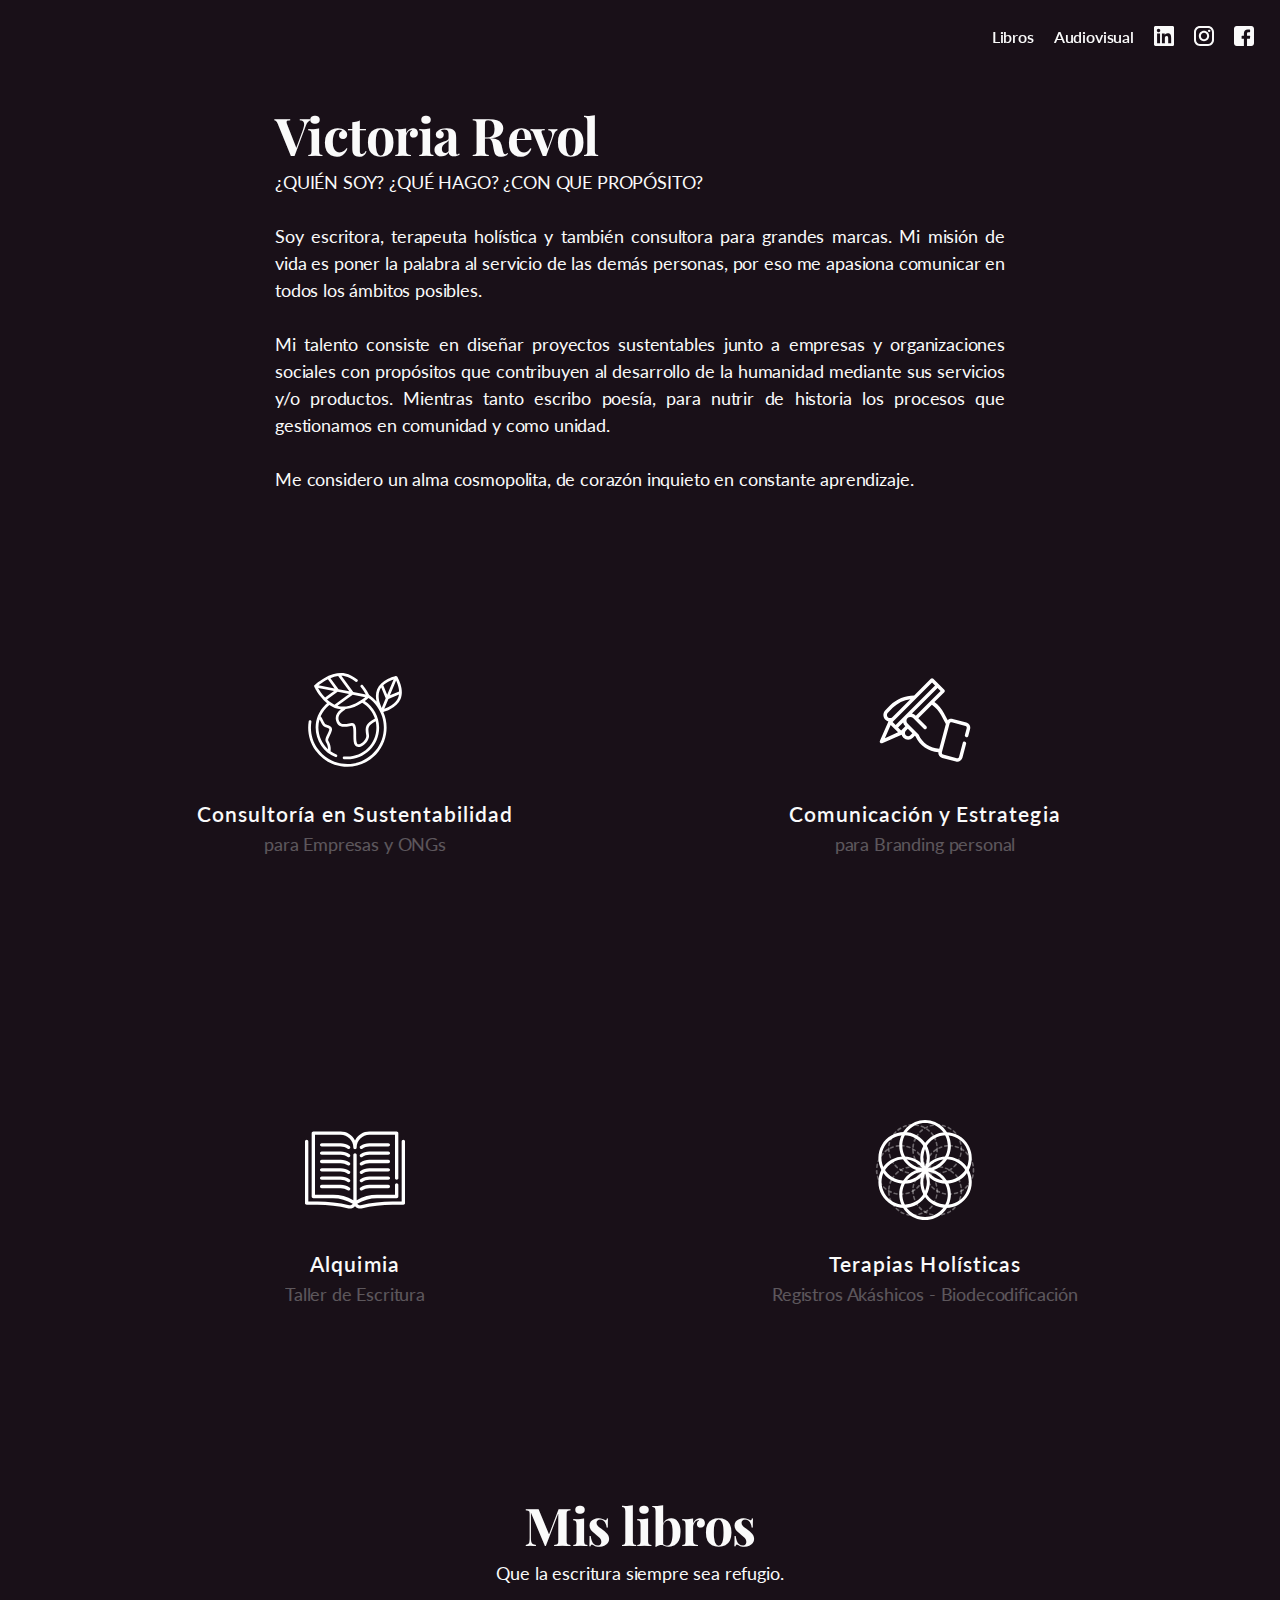
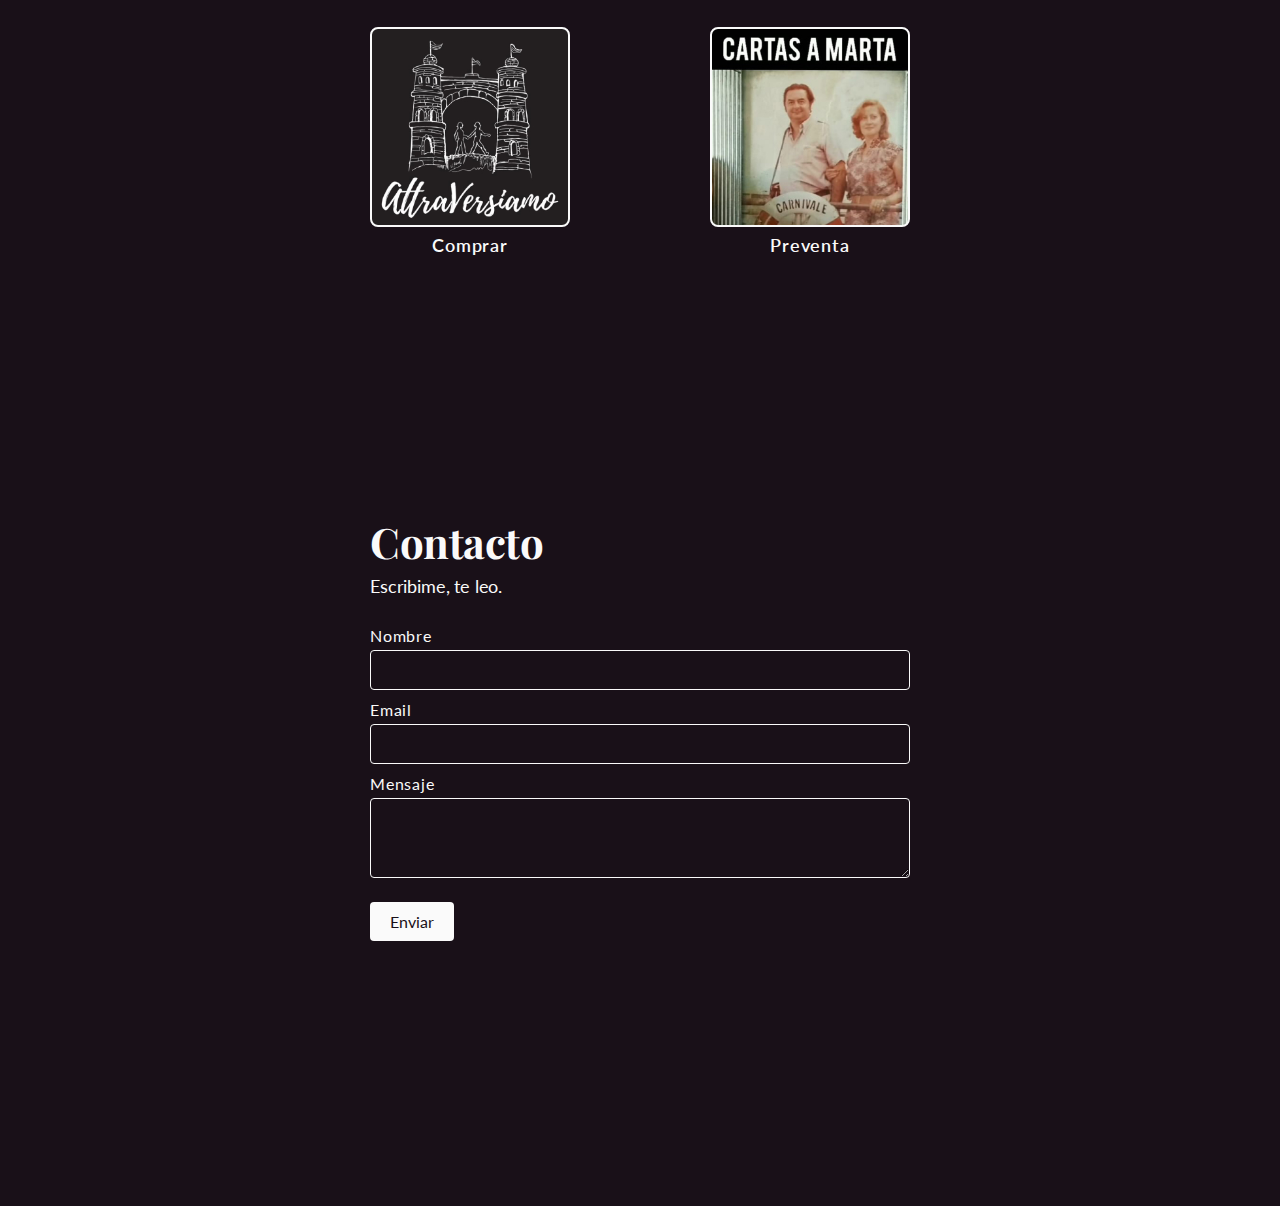
==== index.html @ 2ae8e48f "fix spans" ====
<!DOCTYPE html>
<html lang="en">
  <head>
    <meta charset="utf-8">
    <meta http-equiv="X-UA-Compatible" content="IE=edge">
    <meta name="viewport" content="width=device-width, initial-scale=1, shrink-to-fit=no">
    <link rel="icon" type="image/svg+xml" href="/assets/favicon.svg">

    <title>Victoria Revol</title>

    <!-- import the webpage's stylesheet -->
    <link rel="stylesheet" href="https://maxcdn.bootstrapcdn.com/bootstrap/4.0.0/css/bootstrap.min.css" integrity="sha384-Gn5384xqQ1aoWXA+058RXPxPg6fy4IWvTNh0E263XmFcJlSAwiGgFAW/dAiS6JXm" crossorigin="anonymous">  
    <link rel="stylesheet" href="/css/style.css">
    
  </head>  
    
  <body>
        <nav class="navbar navbar-expand-lg navbar-dark fixed-top">
            <button class="navbar-toggler" type="button" data-toggle="collapse" data-target="#navbarNavDropdown" aria-controls="navbarNavDropdown" aria-expanded="false" aria-label="Toggle navigation">
                <span class="navbar-toggler-icon"></span>
            </button>

            <div class="collapse navbar-collapse" id="navbarNavDropdown">
                <ul class="navbar-nav">
                    <li class="nav-item">
                        <a href="#libros">
                            Libros
                            <span class="underline"></span>
                        </a>
                    </li>
                    <li class="nav-item">
                        <a href="audiovisual.html" class="link">
                            Audiovisual
                        </a>
                    </li>
<!--
                    <li class="nav-item">
                        <a href="poesia.html" class="link">
                            Poesía
                        </a>
                    </li>
-->
                    <li class="social">
                        <a class="li" href="https://www.linkedin.com/in/victoriarevol" target="_blank">                        
                            <svg class="icon linkedin" xmlns="http://www.w3.org/2000/svg" fill="#FAFAFA" viewBox="0 0 512 512" xml:space="preserve">
                            <path d="M475.4,0h-439C16.3,0,0,16.6,0,36.9v438.2C0,495.4,16.3,512,36.5,512h439c20.1,0,36.6-16.6,36.6-36.9V36.9
                                C512,16.6,495.5,0,475.4,0z M154.7,438.9H78.9V194.5h76v244.3H154.7z M116.8,161.1c-24.3,0-44-19.8-44-44s19.7-44,44-44
                                c24.2,0,44,19.8,44,44C160.8,141.5,141.1,161.1,116.8,161.1z M439.2,438.9h-75.9V320c0-28.3-0.6-64.8-39.4-64.8
                                c-39.5,0-45.6,30.9-45.6,62.7v120.9h-75.9V194.5h72.8v33.4h1c10.2-19.2,35-39.4,71.9-39.4c76.8,0,91.1,50.6,91.1,116.5V438.9z"/>
                            </svg>
                        </a>
                    </li>
                    <li class="social">
                        <a class="insta" href="https://instagram.com/_revolucion.arte" target="_blank">
                            <svg class="icon instagram" xmlns="http://www.w3.org/2000/svg" width="100" height="100" viewBox="0 0 551.034 551.034" xml:space="preserve" fill="#FAFAFA">
                                <path d="M386.878,0H164.156C73.64,0,0,73.64,0,164.156v222.722 c0,90.516,73.64,164.156,164.156,164.156h222.722c90.516,0,164.156-73.64,164.156-164.156V164.156 C551.033,73.64,477.393,0,386.878,0z M495.6,386.878c0,60.045-48.677,108.722-108.722,108.722H164.156 c-60.045,0-108.722-48.677-108.722-108.722V164.156c0-60.046,48.677-108.722,108.722-108.722h222.722 c60.045,0,108.722,48.676,108.722,108.722L495.6,386.878L495.6,386.878z"/>
                                <path d="M275.517,133C196.933,133,133,196.933,133,275.516 s63.933,142.517,142.517,142.517S418.034,354.1,418.034,275.516S354.101,133,275.517,133z M275.517,362.6 c-48.095,0-87.083-38.988-87.083-87.083s38.989-87.083,87.083-87.083c48.095,0,87.083,38.988,87.083,87.083 C362.6,323.611,323.611,362.6,275.517,362.6z"/>
                                <circle cx="418.306" cy="134.072" r="34.149"/>
                            </svg>
                        </a>
                    </li>
                    <li class="social">
                        <a class="face" href="https://www.facebook.com/revoluciondevinculos" target="_blank">
                            <svg class="icon facebook" version="1.1" xmlns="http://www.w3.org/2000/svg" width="100" height="100" viewBox="0 0 408.788 408.788" xml:space="preserve" fill="#FAFAFA">
                                <path d="M353.701,0H55.087C24.665,0,0.002,24.662,0.002,55.085v298.616c0,30.423,24.662,55.085,55.085,55.085
                                    h147.275l0.251-146.078h-37.951c-4.932,0-8.935-3.988-8.954-8.92l-0.182-47.087c-0.019-4.959,3.996-8.989,8.955-8.989h37.882
                                    v-45.498c0-52.8,32.247-81.55,79.348-81.55h38.65c4.945,0,8.955,4.009,8.955,8.955v39.704c0,4.944-4.007,8.952-8.95,8.955
                                    l-23.719,0.011c-25.615,0-30.575,12.172-30.575,30.035v39.389h56.285c5.363,0,9.524,4.683,8.892,10.009l-5.581,47.087
                                    c-0.534,4.506-4.355,7.901-8.892,7.901h-50.453l-0.251,146.078h87.631c30.422,0,55.084-24.662,55.084-55.084V55.085
                                    C408.786,24.662,384.124,0,353.701,0z"/>
                            </svg>
                        </a>
                    </li>
                </ul>
            </div>
        </nav>  
<!--    </div>  -->
      
    <div class="container">
        <div id="intro" class="row justify-content-md-center">
            <div class="col-lg-8 col-sm-12">
                <h1 class="">Victoria Revol</h1>
                <p class="">
                ¿QUIÉN SOY? ¿QUÉ HAGO? ¿CON QUE PROPÓSITO?
                <br><br>
                Soy escritora, terapeuta holística y también consultora para grandes marcas. Mi misión de vida es poner la palabra al servicio de las demás personas, por eso me apasiona comunicar en todos los ámbitos posibles.
                <br><br>
                Mi talento consiste en diseñar proyectos sustentables junto a empresas y organizaciones sociales con propósitos que contribuyen al desarrollo de la humanidad mediante sus servicios y/o productos. 
                Mientras tanto escribo poesía, para nutrir de historia los procesos que gestionamos en comunidad y como unidad.
                <br><br>
                Me considero un alma cosmopolita, de corazón inquieto en constante aprendizaje.
                </p>
            </div>
        </div>
        
        <div class="section">
            <div class="row justify-content-md-center triggers">
                <div class="col-lg-6 col-sm-12 trigger-item">
                    <img src="assets/Sustentabilidad.svg"/>
                    <a href="https://wa.link/f8rgqh" class="link" target="_blank">
                        Consultoría en Sustentabilidad
                        <span class="underline"></span>
                    </a> 
                    <span class="brief">para Empresas y ONGs</span>
                </div>
                <div class="col-lg-6 col-sm-12 trigger-item">
                    <img src="assets/Escritura.svg"/>
                    <a href="https://wa.link/qih6fu" class="link" target="_blank">
                        Comunicación y Estrategia
                        <span class="underline"></span>
                    </a>
                    <span class="brief">para Branding personal</span>
                </div>
            </div>
            <div class="row justify-content-md-center triggers">
                <div class="col-lg-6 col-sm-12 trigger-item">
                    <img src="assets/Taller.svg"/>
                    <a href="https://wa.link/qih6fu" class="link" target="_blank">
                        Alquimia
                        <span class="underline"></span>
                    </a>
                    <span class="brief">Taller de Escritura</span>
                </div>
                <div class="col-lg-6 col-sm-12 trigger-item">
                    <img src="assets/Registros.svg"/>
                    <a href="https://wa.link/sd6wty" class="big" target="_blank">
                        Terapias Holísticas
                        <span class="underline"></span>
                    </a>
                    <span class="brief">Registros Akáshicos - Biodecodificación</span>
                </div>
            </div>
        </div>
        
        <div class="section">
            <div id="libros" class="row justify-content-md-center">
                <div class="col-lg-6 col-sm-12">
                    <h1 class="">Mis libros</h1>
                    <p class="">
                    Que la escritura siempre sea refugio.
                    </p>

                    <div class="buttonWrapper">
                        <a href="https://mpago.la/1sSSeU5" class="book attraversiamo" target="_blank"></a>
                        <a href="mailto:victoriarevol1@gmail.com" class="book cartas" target="_blank"></a> 
                    </div>
                </div>
            </div>
        </div>
        
        <!--   CONTACT     -->
        <div id="contact" class="row justify-content-md-center">
            <div class="col-lg-6 col-sm-12">
                <h2 class="">Contacto</h2>
                <p class="">
                  Escribime, te leo.   
                </p>

                <form action="https://formspree.io/f/mgerwqbg" method="POST">
                    <label>
                        Nombre
                        <input type="text" name="name">
                    </label>  
                    <label>
                        Email
                        <input type="email" name="_replyto">
                    </label>
                    <label>
                        Mensaje
                        <textarea name="message"></textarea>
                    </label>

                    <button type="submit">Enviar</button>
                </form>
            </div>            
        </div>
    </div>  

      
<!--    <div id="grain"></div>-->
      
    <!-- import the webpage's javascript file -->

    <!--Boostrap-->
    <script src="https://code.jquery.com/jquery-3.2.1.slim.min.js" integrity="sha384-KJ3o2DKtIkvYIK3UENzmM7KCkRr/rE9/Qpg6aAZGJwFDMVNA/GpGFF93hXpG5KkN" crossorigin="anonymous"></script>
    <script src="https://cdnjs.cloudflare.com/ajax/libs/popper.js/1.12.9/umd/popper.min.js" integrity="sha384-ApNbgh9B+Y1QKtv3Rn7W3mgPxhU9K/ScQsAP7hUibX39j7fakFPskvXusvfa0b4Q" crossorigin="anonymous"></script>
    <script src="https://maxcdn.bootstrapcdn.com/bootstrap/4.0.0/js/bootstrap.min.js" integrity="sha384-JZR6Spejh4U02d8jOt6vLEHfe/JQGiRRSQQxSfFWpi1MquVdAyjUar5+76PVCmYl" crossorigin="anonymous"></script>
    <!--Boostrap-->

    <script src="/plugins/anime.min.js"></script>  
    <script src="/scripts/script.js" defer></script>
  </body>
</html>
---- css/style.css ----
/* FONT IMPORT */
@import url("https://fonts.googleapis.com/css2?family=Lato:wght@100;200;300;400;500;600;700;800;900&display=swap");
@import url("https://fonts.googleapis.com/css2?family=Playfair+Display:wght@400;500;600;700&display=swap");
/* line 14, /Users/juanmanuelynz/Creative Cloud Files/VictoriaRevol/victoriarevol.github.io/css/style.scss */
html, .root {
  font-size: 16px;
  line-height: 23px; }

/* line 19, /Users/juanmanuelynz/Creative Cloud Files/VictoriaRevol/victoriarevol.github.io/css/style.scss */
body {
  position: relative;
  padding: 18px;
  background-color: #191018;
  width: 100%;
  display: flex;
  flex-direction: column;
  justify-content: center;
  font-family: 'Lato', helvetica, sans-serif;
  letter-spacing: -0.01em;
  font-size: 1em;
  line-height: 1.4375em; }

/* TEXT */
/* line 37, /Users/juanmanuelynz/Creative Cloud Files/VictoriaRevol/victoriarevol.github.io/css/style.scss */
h1, h2, h3, h4, h5, h6, p {
  color: #FAFAFA; }

/* line 41, /Users/juanmanuelynz/Creative Cloud Files/VictoriaRevol/victoriarevol.github.io/css/style.scss */
h1 {
  font-family: 'Playfair Display', serif;
  font-weight: 700;
  font-size: 3.25em;
  line-height: 1.01470588em;
  letter-spacing: -0.01em;
  margin: 0 0 8px; }
  @media screen and (max-width: 768px) {
    /* line 41, /Users/juanmanuelynz/Creative Cloud Files/VictoriaRevol/victoriarevol.github.io/css/style.scss */
    h1 {
      font-size: 3em; } }

/* line 54, /Users/juanmanuelynz/Creative Cloud Files/VictoriaRevol/victoriarevol.github.io/css/style.scss */
h2 {
  font-family: 'Playfair Display', serif;
  font-weight: 700;
  font-size: 2.625em;
  line-height: 1.0952381em;
  letter-spacing: -0.01em;
  margin: 0 0 8px; }

/* line 63, /Users/juanmanuelynz/Creative Cloud Files/VictoriaRevol/victoriarevol.github.io/css/style.scss */
h3 {
  font-family: 'Playfair Display', serif;
  font-weight: 700;
  font-size: 1.625em;
  line-height: 1.76923077em;
  letter-spacing: -0.01em;
  margin: 0 0 8px; }

/* line 72, /Users/juanmanuelynz/Creative Cloud Files/VictoriaRevol/victoriarevol.github.io/css/style.scss */
h4 {
  font-family: 'Lato', sans-serif;
  font-weight: 700;
  font-size: 1em;
  line-height: 1.4375em;
  letter-spacing: -0.01em;
  margin: 0 0 8px; }

/* line 81, /Users/juanmanuelynz/Creative Cloud Files/VictoriaRevol/victoriarevol.github.io/css/style.scss */
p {
  line-height: 150%;
  font-size: 18px;
  margin: 0 0 24px;
  text-align: justify; }
  @media screen and (max-width: 768px) {
    /* line 81, /Users/juanmanuelynz/Creative Cloud Files/VictoriaRevol/victoriarevol.github.io/css/style.scss */
    p {
      font-size: 16px; } }

/* line 92, /Users/juanmanuelynz/Creative Cloud Files/VictoriaRevol/victoriarevol.github.io/css/style.scss */
a {
  position: relative;
  cursor: pointer;
  text-decoration: none;
  color: #FAFAFA;
  width: auto !important;
  font-size: 18px;
  font-weight: 600; }
  /* line 101, /Users/juanmanuelynz/Creative Cloud Files/VictoriaRevol/victoriarevol.github.io/css/style.scss */
  a:hover {
    color: #8D2A48;
    text-decoration: none; }
  /* line 106, /Users/juanmanuelynz/Creative Cloud Files/VictoriaRevol/victoriarevol.github.io/css/style.scss */
  a .underline {
    display: block;
    position: absolute;
    bottom: -1.8px;
    left: 0;
    width: 0;
    height: 2px;
    background-color: #8D2A48; }
  @media screen and (max-width: 768px) {
    /* line 92, /Users/juanmanuelynz/Creative Cloud Files/VictoriaRevol/victoriarevol.github.io/css/style.scss */
    a {
      font-size: 16px; } }
  /* line 120, /Users/juanmanuelynz/Creative Cloud Files/VictoriaRevol/victoriarevol.github.io/css/style.scss */
  a:focus {
    border-radius: 4px;
    box-shadow: rgba(89, 34, 51, 0.3) 0px 0px 0px 4px;
    outline: 0px;
    -webkit-transition: all 300ms ease-out;
    -moz-transition: all 300ms ease-out;
    -o-transition: all 300ms ease-out;
    transition: all 300ms ease-out; }

/* line 133, /Users/juanmanuelynz/Creative Cloud Files/VictoriaRevol/victoriarevol.github.io/css/style.scss */
ul.no-bullets {
  list-style-type: none;
  padding: 0; }

/* line 138, /Users/juanmanuelynz/Creative Cloud Files/VictoriaRevol/victoriarevol.github.io/css/style.scss */
ul li {
  margin-bottom: 8px;
  font-size: 16px; }
  /* line 142, /Users/juanmanuelynz/Creative Cloud Files/VictoriaRevol/victoriarevol.github.io/css/style.scss */
  ul li span {
    font-weight: 700; }

/* line 148, /Users/juanmanuelynz/Creative Cloud Files/VictoriaRevol/victoriarevol.github.io/css/style.scss */
button, .button {
  border: none;
  background: #FAFAFA;
  height: auto;
  border-radius: 4px;
  color: #191018;
  padding: 8px 20px;
  cursor: pointer; }
  /* line 157, /Users/juanmanuelynz/Creative Cloud Files/VictoriaRevol/victoriarevol.github.io/css/style.scss */
  button:hover, .button:hover {
    background: #8D2A48;
    -webkit-transition: all 250ms ease-out;
    -moz-transition: all 250ms ease-out;
    -o-transition: all 250ms ease-out;
    transition: all 250ms ease-out;
    color: #191018; }
  /* line 166, /Users/juanmanuelynz/Creative Cloud Files/VictoriaRevol/victoriarevol.github.io/css/style.scss */
  button:focus, .button:focus {
    box-shadow: rgba(89, 34, 51, 0.3) 0px 0px 0px 4px;
    outline: 0px;
    -webkit-transition: all 300ms ease-out;
    -moz-transition: all 300ms ease-out;
    -o-transition: all 300ms ease-out;
    transition: all 300ms ease-out; }

/* line 177, /Users/juanmanuelynz/Creative Cloud Files/VictoriaRevol/victoriarevol.github.io/css/style.scss */
.align-end {
  align-self: flex-end; }

/* line 182, /Users/juanmanuelynz/Creative Cloud Files/VictoriaRevol/victoriarevol.github.io/css/style.scss */
::-webkit-scrollbar {
  width: 0px;
  background: transparent;
  /* make scrollbar transparent */ }

/*NAV*/
/* line 189, /Users/juanmanuelynz/Creative Cloud Files/VictoriaRevol/victoriarevol.github.io/css/style.scss */
.navbar {
  justify-content: flex-end;
  padding: 16px; }
  @media screen and (max-width: 990px) {
    /* line 189, /Users/juanmanuelynz/Creative Cloud Files/VictoriaRevol/victoriarevol.github.io/css/style.scss */
    .navbar {
      padding: 16px; } }

/* line 201, /Users/juanmanuelynz/Creative Cloud Files/VictoriaRevol/victoriarevol.github.io/css/style.scss */
.navbar .navbar-toggler {
  color: #FAFAFA;
  border: none; }
  @media screen and (max-width: 990px) {
    /* line 201, /Users/juanmanuelynz/Creative Cloud Files/VictoriaRevol/victoriarevol.github.io/css/style.scss */
    .navbar .navbar-toggler {
      background-color: transparent; } }

/* line 212, /Users/juanmanuelynz/Creative Cloud Files/VictoriaRevol/victoriarevol.github.io/css/style.scss */
.navbar .navbar-nav .nav-link {
  font-weight: 400; }

/* line 217, /Users/juanmanuelynz/Creative Cloud Files/VictoriaRevol/victoriarevol.github.io/css/style.scss */
.navbar .navbar-nav .active > .nav-link, .navbar .navbar-nav .nav-link.active, .navbar .navbar-nav .nav-link.show, .navbar .navbar-nav .show > .nav-link {
  font-weight: 700; }

/* line 222, /Users/juanmanuelynz/Creative Cloud Files/VictoriaRevol/victoriarevol.github.io/css/style.scss */
.navbar .navbar-nav .nav-link:hover {
  color: #8D2A48;
  -webkit-transition: all 250ms ease-out;
  -moz-transition: all 250ms ease-out;
  -o-transition: all 250ms ease-out;
  transition: all 250ms ease-out; }

/* line 231, /Users/juanmanuelynz/Creative Cloud Files/VictoriaRevol/victoriarevol.github.io/css/style.scss */
.nav-link:focus {
  border-radius: 4px;
  box-shadow: rgba(89, 34, 51, 0.3) 0px 0px 0px 4px;
  outline: 0px;
  -webkit-transition: all 300ms ease-out;
  -moz-transition: all 300ms ease-out;
  -o-transition: all 300ms ease-out;
  transition: all 300ms ease-out; }

/* line 244, /Users/juanmanuelynz/Creative Cloud Files/VictoriaRevol/victoriarevol.github.io/css/style.scss */
.navbar-collapse {
  justify-content: flex-end; }
  /* line 247, /Users/juanmanuelynz/Creative Cloud Files/VictoriaRevol/victoriarevol.github.io/css/style.scss */
  .navbar-collapse .navbar-nav {
    display: flex;
    align-items: center; }
    /* line 251, /Users/juanmanuelynz/Creative Cloud Files/VictoriaRevol/victoriarevol.github.io/css/style.scss */
    .navbar-collapse .navbar-nav li {
      padding: 0 10px;
      margin-bottom: 0; }
      /* line 255, /Users/juanmanuelynz/Creative Cloud Files/VictoriaRevol/victoriarevol.github.io/css/style.scss */
      .navbar-collapse .navbar-nav li a {
        font-size: 16px; }
      /* line 259, /Users/juanmanuelynz/Creative Cloud Files/VictoriaRevol/victoriarevol.github.io/css/style.scss */
      .navbar-collapse .navbar-nav li.social {
        height: 40px;
        display: flex;
        align-items: center; }
  @media screen and (max-width: 990px) {
    /* line 244, /Users/juanmanuelynz/Creative Cloud Files/VictoriaRevol/victoriarevol.github.io/css/style.scss */
    .navbar-collapse {
      text-align: right;
      background: #191018;
      padding: 32px;
      font-size: 20px;
      width: 100%;
      position: absolute;
      top: 64px;
      right: 0; }
      /* line 278, /Users/juanmanuelynz/Creative Cloud Files/VictoriaRevol/victoriarevol.github.io/css/style.scss */
      .navbar-collapse .navbar-nav li {
        padding: 5% 0; }
        /* line 281, /Users/juanmanuelynz/Creative Cloud Files/VictoriaRevol/victoriarevol.github.io/css/style.scss */
        .navbar-collapse .navbar-nav li a {
          color: #FAFAFA !important;
          font-size: 18px; }
        /* line 286, /Users/juanmanuelynz/Creative Cloud Files/VictoriaRevol/victoriarevol.github.io/css/style.scss */
        .navbar-collapse .navbar-nav li.social {
          height: 60px; } }

/*SOCIAL*/
/* line 296, /Users/juanmanuelynz/Creative Cloud Files/VictoriaRevol/victoriarevol.github.io/css/style.scss */
.social a {
  height: 20px; }
  /* line 299, /Users/juanmanuelynz/Creative Cloud Files/VictoriaRevol/victoriarevol.github.io/css/style.scss */
  .social a:focus {
    border-radius: 4px;
    box-shadow: rgba(89, 34, 51, 0.3) 0px 0px 0px 4px;
    outline: 0px;
    -webkit-transition: all 300ms ease-out;
    -moz-transition: all 300ms ease-out;
    -o-transition: all 300ms ease-out;
    transition: all 300ms ease-out; }
  /* line 311, /Users/juanmanuelynz/Creative Cloud Files/VictoriaRevol/victoriarevol.github.io/css/style.scss */
  .social a.insta:focus {
    border-radius: 6px; }

/* line 317, /Users/juanmanuelynz/Creative Cloud Files/VictoriaRevol/victoriarevol.github.io/css/style.scss */
.social .icon {
  width: 20px;
  height: auto; }
  /* line 321, /Users/juanmanuelynz/Creative Cloud Files/VictoriaRevol/victoriarevol.github.io/css/style.scss */
  .social .icon:hover {
    fill: #8D2A48;
    -webkit-transition: all 250ms ease-out;
    -moz-transition: all 250ms ease-out;
    -o-transition: all 250ms ease-out;
    transition: all 250ms ease-out; }

/* line 344, /Users/juanmanuelynz/Creative Cloud Files/VictoriaRevol/victoriarevol.github.io/css/style.scss */
a.icon-link {
  display: contents; }

/*FORM*/
/* line 350, /Users/juanmanuelynz/Creative Cloud Files/VictoriaRevol/victoriarevol.github.io/css/style.scss */
form label {
  display: flex;
  flex-direction: column;
  width: 100%;
  color: #FAFAFA;
  letter-spacing: .05em; }
  /* line 357, /Users/juanmanuelynz/Creative Cloud Files/VictoriaRevol/victoriarevol.github.io/css/style.scss */
  form label input, form label textarea {
    background: none;
    border: 1px solid #FAFAFA;
    border-radius: 4px;
    height: 40px;
    margin-top: 3px;
    padding: 1px 8px; }
    /* line 365, /Users/juanmanuelynz/Creative Cloud Files/VictoriaRevol/victoriarevol.github.io/css/style.scss */
    form label input:focus, form label input:active, form label textarea:focus, form label textarea:active {
      border: 1px solid #8D2A48;
      box-shadow: rgba(89, 34, 51, 0.3) 0px 0px 0px 4px;
      outline: 0px;
      -webkit-transition: all 300ms ease-out;
      -moz-transition: all 300ms ease-out;
      -o-transition: all 300ms ease-out;
      transition: all 300ms ease-out; }
  /* line 376, /Users/juanmanuelynz/Creative Cloud Files/VictoriaRevol/victoriarevol.github.io/css/style.scss */
  form label textarea {
    height: 80px; }

/* line 381, /Users/juanmanuelynz/Creative Cloud Files/VictoriaRevol/victoriarevol.github.io/css/style.scss */
form button {
  margin: 16px 0 16px; }

/* BODY - Background */
/* line 387, /Users/juanmanuelynz/Creative Cloud Files/VictoriaRevol/victoriarevol.github.io/css/style.scss */
.container {
  padding-top: 70px; }
  /* line 390, /Users/juanmanuelynz/Creative Cloud Files/VictoriaRevol/victoriarevol.github.io/css/style.scss */
  .container .row {
    min-height: 50vh;
    display: flex;
    align-items: center; }
    @media screen and (max-width: 768px) {
      /* line 390, /Users/juanmanuelynz/Creative Cloud Files/VictoriaRevol/victoriarevol.github.io/css/style.scss */
      .container .row {
        min-height: 60vh; } }
    /* line 399, /Users/juanmanuelynz/Creative Cloud Files/VictoriaRevol/victoriarevol.github.io/css/style.scss */
    .container .row#contact {
      height: 100vh; }
      @media screen and (max-width: 768px) {
        /* line 399, /Users/juanmanuelynz/Creative Cloud Files/VictoriaRevol/victoriarevol.github.io/css/style.scss */
        .container .row#contact {
          height: auto;
          margin-bottom: 5vh; } }
    /* line 409, /Users/juanmanuelynz/Creative Cloud Files/VictoriaRevol/victoriarevol.github.io/css/style.scss */
    .container .row.triggers .trigger-item {
      display: flex;
      flex-direction: column;
      align-items: center; }
      /* line 414, /Users/juanmanuelynz/Creative Cloud Files/VictoriaRevol/victoriarevol.github.io/css/style.scss */
      .container .row.triggers .trigger-item img {
        width: 100px;
        height: auto;
        margin-bottom: 32px; }
      /* line 420, /Users/juanmanuelynz/Creative Cloud Files/VictoriaRevol/victoriarevol.github.io/css/style.scss */
      .container .row.triggers .trigger-item a {
        letter-spacing: .05em;
        font-size: 21px; }
        @media screen and (max-width: 768px) {
          /* line 420, /Users/juanmanuelynz/Creative Cloud Files/VictoriaRevol/victoriarevol.github.io/css/style.scss */
          .container .row.triggers .trigger-item a {
            text-align: center; } }
      /* line 429, /Users/juanmanuelynz/Creative Cloud Files/VictoriaRevol/victoriarevol.github.io/css/style.scss */
      .container .row.triggers .trigger-item .brief {
        color: #FAFAFA;
        font-size: 18px;
        margin-top: 8px;
        opacity: .3; }
    /* line 439, /Users/juanmanuelynz/Creative Cloud Files/VictoriaRevol/victoriarevol.github.io/css/style.scss */
    .container .row#libros h1, .container .row#libros p {
      text-align: center; }
  /* line 446, /Users/juanmanuelynz/Creative Cloud Files/VictoriaRevol/victoriarevol.github.io/css/style.scss */
  .container.video .row {
    margin-bottom: 10vh;
    height: auto; }
    /* line 450, /Users/juanmanuelynz/Creative Cloud Files/VictoriaRevol/victoriarevol.github.io/css/style.scss */
    .container.video .row iframe {
      width: 100%;
      height: 360px; }

@media screen and (max-width: 768px) {
  /* line 458, /Users/juanmanuelynz/Creative Cloud Files/VictoriaRevol/victoriarevol.github.io/css/style.scss */
  .section {
    margin-bottom: 20%; } }

/* line 464, /Users/juanmanuelynz/Creative Cloud Files/VictoriaRevol/victoriarevol.github.io/css/style.scss */
.buttonWrapper {
  margin-top: 40px;
  display: flex;
  justify-content: space-between; }
  /* line 469, /Users/juanmanuelynz/Creative Cloud Files/VictoriaRevol/victoriarevol.github.io/css/style.scss */
  .buttonWrapper .book {
    width: 200px !important;
    height: 200px;
    background-repeat: no-repeat;
    background-size: cover;
    position: relative;
    border: 2px solid #FAFAFA;
    border-radius: 8px; }
    /* line 478, /Users/juanmanuelynz/Creative Cloud Files/VictoriaRevol/victoriarevol.github.io/css/style.scss */
    .buttonWrapper .book:after {
      position: absolute;
      bottom: -32px;
      width: 100%;
      text-align: center;
      font-size: 18px;
      letter-spacing: .05em; }
    /* line 487, /Users/juanmanuelynz/Creative Cloud Files/VictoriaRevol/victoriarevol.github.io/css/style.scss */
    .buttonWrapper .book.attraversiamo {
      background-image: url("/assets/Attraversiamo.jpg"); }
      /* line 490, /Users/juanmanuelynz/Creative Cloud Files/VictoriaRevol/victoriarevol.github.io/css/style.scss */
      .buttonWrapper .book.attraversiamo:after {
        content: 'Comprar'; }
    /* line 495, /Users/juanmanuelynz/Creative Cloud Files/VictoriaRevol/victoriarevol.github.io/css/style.scss */
    .buttonWrapper .book.cartas {
      background-image: url("/assets/CartasAMarta.jpg"); }
      /* line 498, /Users/juanmanuelynz/Creative Cloud Files/VictoriaRevol/victoriarevol.github.io/css/style.scss */
      .buttonWrapper .book.cartas:after {
        content: 'Preventa'; }
    /* line 503, /Users/juanmanuelynz/Creative Cloud Files/VictoriaRevol/victoriarevol.github.io/css/style.scss */
    .buttonWrapper .book:hover {
      box-shadow: rgba(146, 27, 64, 0.6) 0px 0px 0px 4px;
      outline: 0px;
      -webkit-transition: all 300ms ease-out;
      -moz-transition: all 300ms ease-out;
      -o-transition: all 300ms ease-out;
      transition: all 300ms ease-out; }
  @media screen and (max-width: 768px) {
    /* line 464, /Users/juanmanuelynz/Creative Cloud Files/VictoriaRevol/victoriarevol.github.io/css/style.scss */
    .buttonWrapper {
      flex-direction: column;
      justify-content: center;
      align-items: center; }
      /* line 520, /Users/juanmanuelynz/Creative Cloud Files/VictoriaRevol/victoriarevol.github.io/css/style.scss */
      .buttonWrapper .image {
        margin: 0 0 70px; } }

/* line 526, /Users/juanmanuelynz/Creative Cloud Files/VictoriaRevol/victoriarevol.github.io/css/style.scss */
#grain {
  z-index: -2;
  content: "";
  position: absolute;
  width: 100%;
  height: 100%;
  left: 0;
  opacity: 0.18;
  background-image: url("/assets/grain-black.png");
  background-repeat: repeat; }

/*# sourceMappingURL=style.css.map */
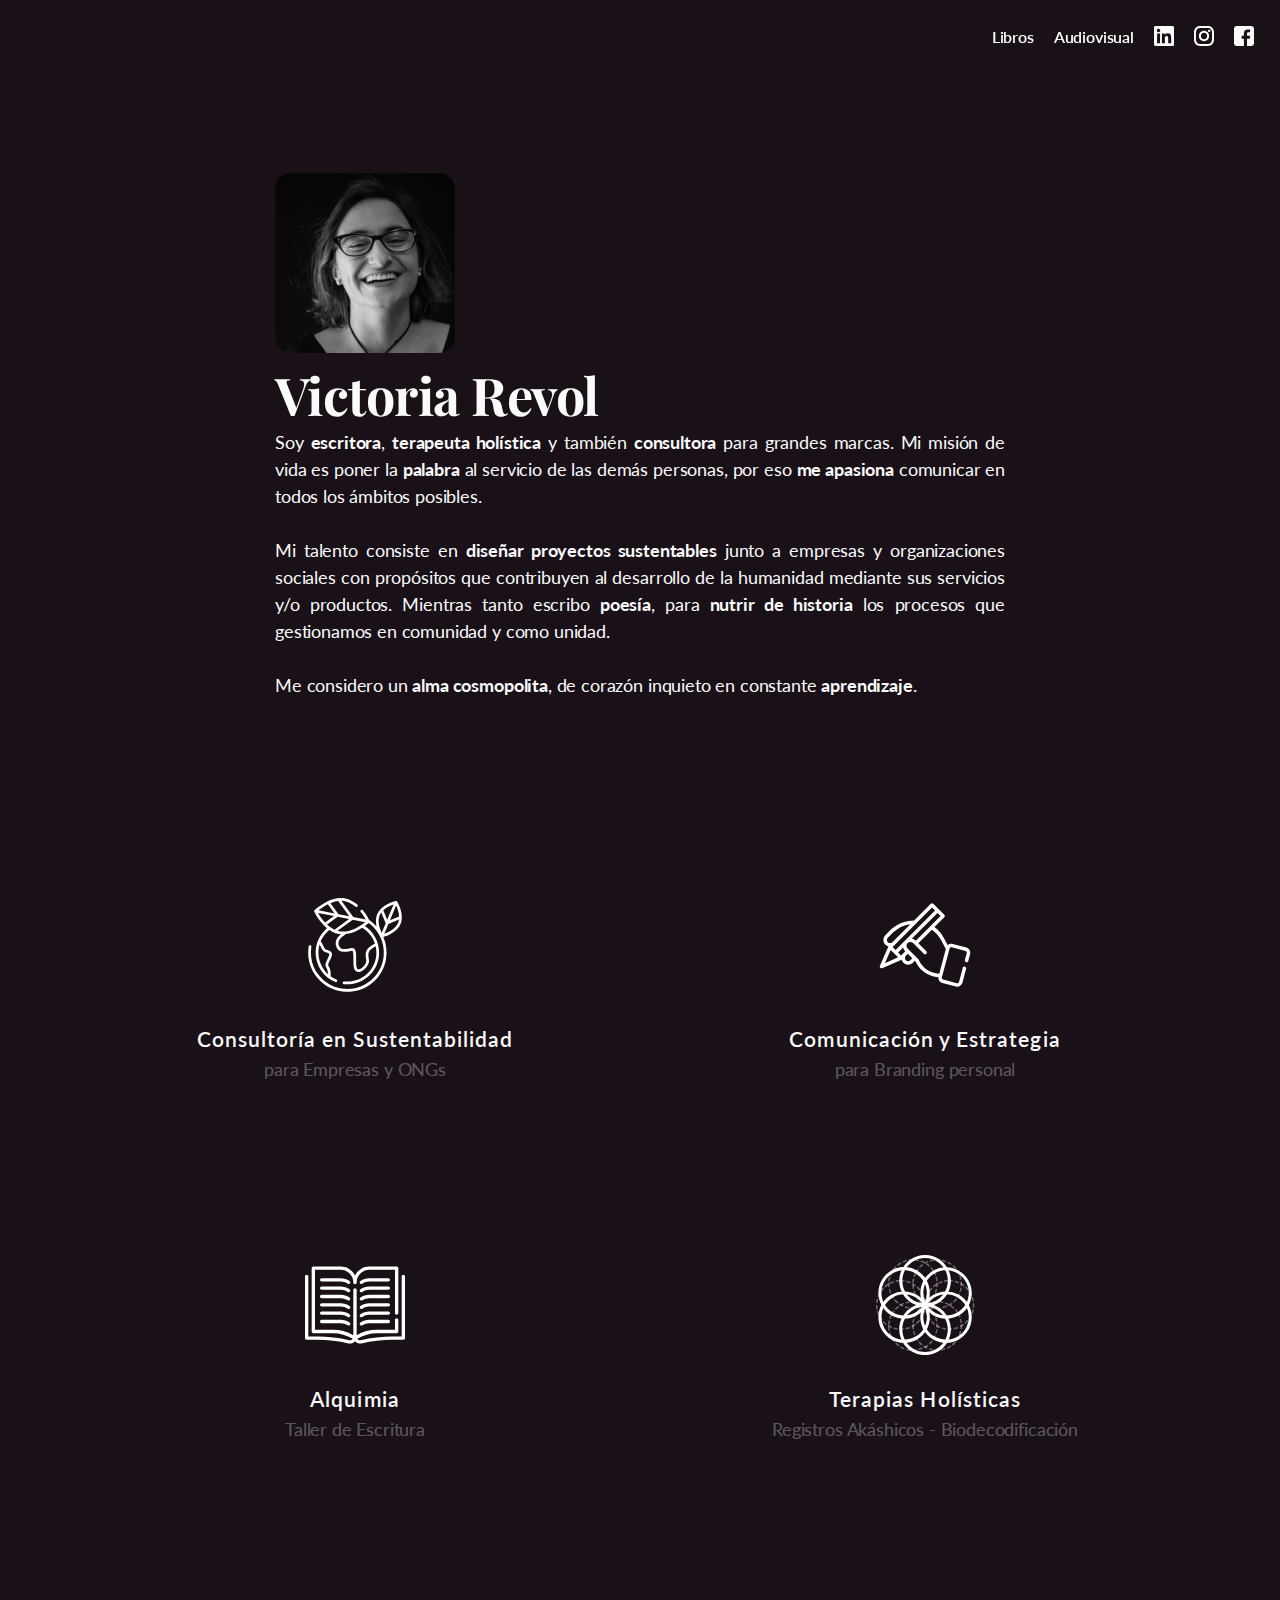
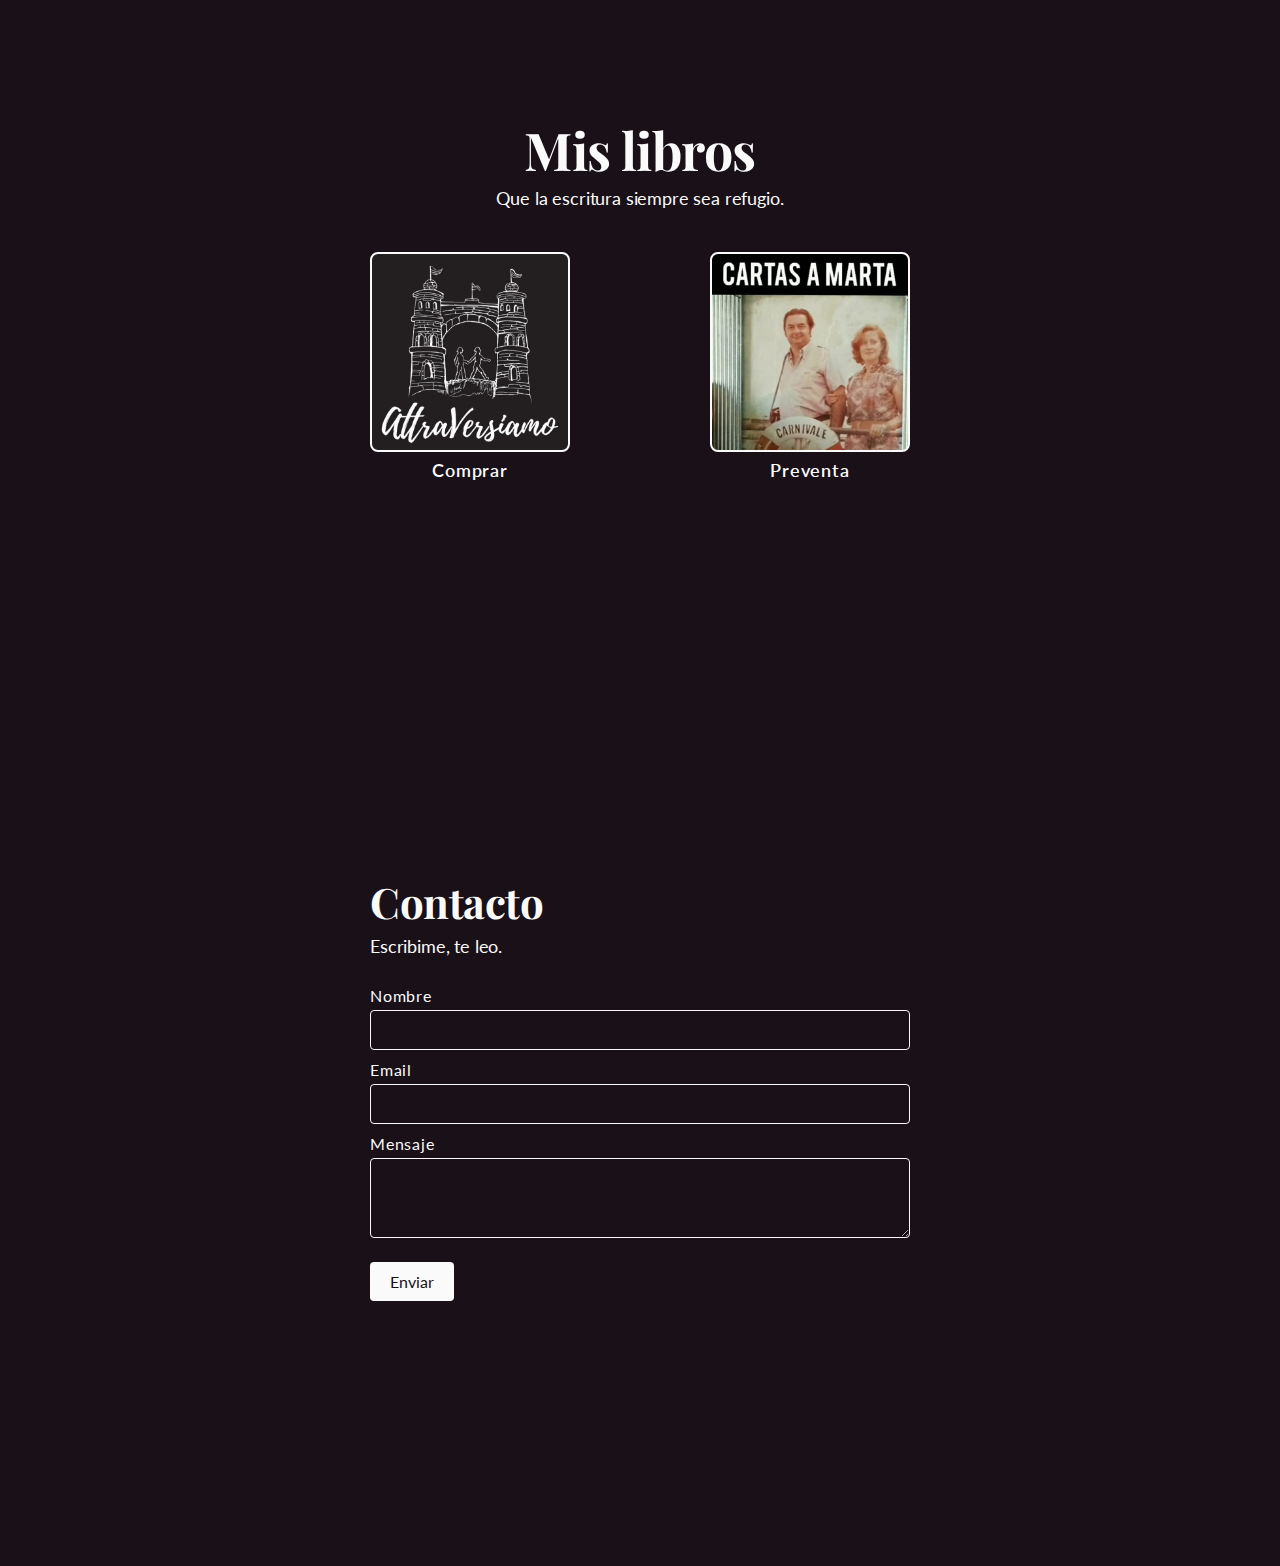
==== commit 9cc289fc: "add profile , fix form" ====
--- a/index.html
+++ b/index.html
@@ -79,16 +79,15 @@
     <div class="container">
         <div id="intro" class="row justify-content-md-center">
             <div class="col-lg-8 col-sm-12">
+                <img class="profile" src="/assets/profile.jpg"/>
                 <h1 class="">Victoria Revol</h1>
-                <p class="">
-                ¿QUIÉN SOY? ¿QUÉ HAGO? ¿CON QUE PROPÓSITO?
+                <p class="">                
+                Soy <b>escritora</b>, <b>terapeuta holística</b> y también <b>consultora</b> para grandes marcas. Mi misión de vida es poner la <b>palabra</b> al servicio de las demás personas, por eso <b>me apasiona</b> comunicar en todos los ámbitos posibles.
                 <br><br>
-                Soy escritora, terapeuta holística y también consultora para grandes marcas. Mi misión de vida es poner la palabra al servicio de las demás personas, por eso me apasiona comunicar en todos los ámbitos posibles.
+                Mi talento consiste en <b>diseñar proyectos sustentables</b> junto a empresas y organizaciones sociales con propósitos que contribuyen al desarrollo de la humanidad mediante sus servicios y/o productos. 
+                Mientras tanto escribo <b>poesía</b>, para <b>nutrir de historia</b> los procesos que gestionamos en comunidad y como unidad.
                 <br><br>
-                Mi talento consiste en diseñar proyectos sustentables junto a empresas y organizaciones sociales con propósitos que contribuyen al desarrollo de la humanidad mediante sus servicios y/o productos. 
-                Mientras tanto escribo poesía, para nutrir de historia los procesos que gestionamos en comunidad y como unidad.
-                <br><br>
-                Me considero un alma cosmopolita, de corazón inquieto en constante aprendizaje.
+                Me considero un <b>alma cosmopolita</b>, de corazón inquieto en constante <b>aprendizaje</b>.
                 </p>
             </div>
         </div>
@@ -123,7 +122,7 @@
                 </div>
                 <div class="col-lg-6 col-sm-12 trigger-item">
                     <img src="assets/Registros.svg"/>
-                    <a href="https://wa.link/sd6wty" class="big" target="_blank">
+                    <a href="https://wa.link/sd6wty" class="link" target="_blank">
                         Terapias Holísticas
                         <span class="underline"></span>
                     </a>
--- a/css/style.css
+++ b/css/style.css
@@ -93,7 +93,7 @@
   a .underline {
     display: block;
     position: absolute;
-    bottom: -1.8px;
+    bottom: -2px;
     left: 0;
     width: 0;
     height: 2px;
@@ -161,34 +161,40 @@
   background: transparent;
   /* make scrollbar transparent */ }
 
+/* line 187, /Users/juanmanuelynz/Creative Cloud Files/VictoriaRevol/victoriarevol.github.io/css/style.scss */
+.profile {
+  width: 180px;
+  margin-bottom: 16px;
+  border-radius: 16px; }
+
 /*NAV*/
-/* line 189, /Users/juanmanuelynz/Creative Cloud Files/VictoriaRevol/victoriarevol.github.io/css/style.scss */
+/* line 194, /Users/juanmanuelynz/Creative Cloud Files/VictoriaRevol/victoriarevol.github.io/css/style.scss */
 .navbar {
   justify-content: flex-end;
   padding: 16px; }
   @media screen and (max-width: 990px) {
-    /* line 189, /Users/juanmanuelynz/Creative Cloud Files/VictoriaRevol/victoriarevol.github.io/css/style.scss */
+    /* line 194, /Users/juanmanuelynz/Creative Cloud Files/VictoriaRevol/victoriarevol.github.io/css/style.scss */
     .navbar {
       padding: 16px; } }
 
-/* line 201, /Users/juanmanuelynz/Creative Cloud Files/VictoriaRevol/victoriarevol.github.io/css/style.scss */
+/* line 206, /Users/juanmanuelynz/Creative Cloud Files/VictoriaRevol/victoriarevol.github.io/css/style.scss */
 .navbar .navbar-toggler {
   color: #FAFAFA;
   border: none; }
   @media screen and (max-width: 990px) {
-    /* line 201, /Users/juanmanuelynz/Creative Cloud Files/VictoriaRevol/victoriarevol.github.io/css/style.scss */
+    /* line 206, /Users/juanmanuelynz/Creative Cloud Files/VictoriaRevol/victoriarevol.github.io/css/style.scss */
     .navbar .navbar-toggler {
       background-color: transparent; } }
 
-/* line 212, /Users/juanmanuelynz/Creative Cloud Files/VictoriaRevol/victoriarevol.github.io/css/style.scss */
+/* line 217, /Users/juanmanuelynz/Creative Cloud Files/VictoriaRevol/victoriarevol.github.io/css/style.scss */
 .navbar .navbar-nav .nav-link {
   font-weight: 400; }
 
-/* line 217, /Users/juanmanuelynz/Creative Cloud Files/VictoriaRevol/victoriarevol.github.io/css/style.scss */
+/* line 222, /Users/juanmanuelynz/Creative Cloud Files/VictoriaRevol/victoriarevol.github.io/css/style.scss */
 .navbar .navbar-nav .active > .nav-link, .navbar .navbar-nav .nav-link.active, .navbar .navbar-nav .nav-link.show, .navbar .navbar-nav .show > .nav-link {
   font-weight: 700; }
 
-/* line 222, /Users/juanmanuelynz/Creative Cloud Files/VictoriaRevol/victoriarevol.github.io/css/style.scss */
+/* line 227, /Users/juanmanuelynz/Creative Cloud Files/VictoriaRevol/victoriarevol.github.io/css/style.scss */
 .navbar .navbar-nav .nav-link:hover {
   color: #8D2A48;
   -webkit-transition: all 250ms ease-out;
@@ -196,7 +202,7 @@
   -o-transition: all 250ms ease-out;
   transition: all 250ms ease-out; }
 
-/* line 231, /Users/juanmanuelynz/Creative Cloud Files/VictoriaRevol/victoriarevol.github.io/css/style.scss */
+/* line 236, /Users/juanmanuelynz/Creative Cloud Files/VictoriaRevol/victoriarevol.github.io/css/style.scss */
 .nav-link:focus {
   border-radius: 4px;
   box-shadow: rgba(89, 34, 51, 0.3) 0px 0px 0px 4px;
@@ -206,52 +212,52 @@
   -o-transition: all 300ms ease-out;
   transition: all 300ms ease-out; }
 
-/* line 244, /Users/juanmanuelynz/Creative Cloud Files/VictoriaRevol/victoriarevol.github.io/css/style.scss */
+/* line 249, /Users/juanmanuelynz/Creative Cloud Files/VictoriaRevol/victoriarevol.github.io/css/style.scss */
 .navbar-collapse {
   justify-content: flex-end; }
-  /* line 247, /Users/juanmanuelynz/Creative Cloud Files/VictoriaRevol/victoriarevol.github.io/css/style.scss */
+  /* line 252, /Users/juanmanuelynz/Creative Cloud Files/VictoriaRevol/victoriarevol.github.io/css/style.scss */
   .navbar-collapse .navbar-nav {
     display: flex;
     align-items: center; }
-    /* line 251, /Users/juanmanuelynz/Creative Cloud Files/VictoriaRevol/victoriarevol.github.io/css/style.scss */
+    /* line 256, /Users/juanmanuelynz/Creative Cloud Files/VictoriaRevol/victoriarevol.github.io/css/style.scss */
     .navbar-collapse .navbar-nav li {
       padding: 0 10px;
       margin-bottom: 0; }
-      /* line 255, /Users/juanmanuelynz/Creative Cloud Files/VictoriaRevol/victoriarevol.github.io/css/style.scss */
+      /* line 260, /Users/juanmanuelynz/Creative Cloud Files/VictoriaRevol/victoriarevol.github.io/css/style.scss */
       .navbar-collapse .navbar-nav li a {
         font-size: 16px; }
-      /* line 259, /Users/juanmanuelynz/Creative Cloud Files/VictoriaRevol/victoriarevol.github.io/css/style.scss */
+      /* line 264, /Users/juanmanuelynz/Creative Cloud Files/VictoriaRevol/victoriarevol.github.io/css/style.scss */
       .navbar-collapse .navbar-nav li.social {
         height: 40px;
         display: flex;
         align-items: center; }
   @media screen and (max-width: 990px) {
-    /* line 244, /Users/juanmanuelynz/Creative Cloud Files/VictoriaRevol/victoriarevol.github.io/css/style.scss */
+    /* line 249, /Users/juanmanuelynz/Creative Cloud Files/VictoriaRevol/victoriarevol.github.io/css/style.scss */
     .navbar-collapse {
       text-align: right;
-      background: #191018;
+      background: #8D2A48;
       padding: 32px;
       font-size: 20px;
       width: 100%;
       position: absolute;
       top: 64px;
       right: 0; }
-      /* line 278, /Users/juanmanuelynz/Creative Cloud Files/VictoriaRevol/victoriarevol.github.io/css/style.scss */
+      /* line 283, /Users/juanmanuelynz/Creative Cloud Files/VictoriaRevol/victoriarevol.github.io/css/style.scss */
       .navbar-collapse .navbar-nav li {
         padding: 5% 0; }
-        /* line 281, /Users/juanmanuelynz/Creative Cloud Files/VictoriaRevol/victoriarevol.github.io/css/style.scss */
+        /* line 286, /Users/juanmanuelynz/Creative Cloud Files/VictoriaRevol/victoriarevol.github.io/css/style.scss */
         .navbar-collapse .navbar-nav li a {
           color: #FAFAFA !important;
           font-size: 18px; }
-        /* line 286, /Users/juanmanuelynz/Creative Cloud Files/VictoriaRevol/victoriarevol.github.io/css/style.scss */
+        /* line 291, /Users/juanmanuelynz/Creative Cloud Files/VictoriaRevol/victoriarevol.github.io/css/style.scss */
         .navbar-collapse .navbar-nav li.social {
           height: 60px; } }
 
 /*SOCIAL*/
-/* line 296, /Users/juanmanuelynz/Creative Cloud Files/VictoriaRevol/victoriarevol.github.io/css/style.scss */
+/* line 301, /Users/juanmanuelynz/Creative Cloud Files/VictoriaRevol/victoriarevol.github.io/css/style.scss */
 .social a {
   height: 20px; }
-  /* line 299, /Users/juanmanuelynz/Creative Cloud Files/VictoriaRevol/victoriarevol.github.io/css/style.scss */
+  /* line 304, /Users/juanmanuelynz/Creative Cloud Files/VictoriaRevol/victoriarevol.github.io/css/style.scss */
   .social a:focus {
     border-radius: 4px;
     box-shadow: rgba(89, 34, 51, 0.3) 0px 0px 0px 4px;
@@ -260,15 +266,15 @@
     -moz-transition: all 300ms ease-out;
     -o-transition: all 300ms ease-out;
     transition: all 300ms ease-out; }
-  /* line 311, /Users/juanmanuelynz/Creative Cloud Files/VictoriaRevol/victoriarevol.github.io/css/style.scss */
+  /* line 316, /Users/juanmanuelynz/Creative Cloud Files/VictoriaRevol/victoriarevol.github.io/css/style.scss */
   .social a.insta:focus {
     border-radius: 6px; }
 
-/* line 317, /Users/juanmanuelynz/Creative Cloud Files/VictoriaRevol/victoriarevol.github.io/css/style.scss */
+/* line 322, /Users/juanmanuelynz/Creative Cloud Files/VictoriaRevol/victoriarevol.github.io/css/style.scss */
 .social .icon {
   width: 20px;
   height: auto; }
-  /* line 321, /Users/juanmanuelynz/Creative Cloud Files/VictoriaRevol/victoriarevol.github.io/css/style.scss */
+  /* line 326, /Users/juanmanuelynz/Creative Cloud Files/VictoriaRevol/victoriarevol.github.io/css/style.scss */
   .social .icon:hover {
     fill: #8D2A48;
     -webkit-transition: all 250ms ease-out;
@@ -276,27 +282,28 @@
     -o-transition: all 250ms ease-out;
     transition: all 250ms ease-out; }
 
-/* line 344, /Users/juanmanuelynz/Creative Cloud Files/VictoriaRevol/victoriarevol.github.io/css/style.scss */
+/* line 349, /Users/juanmanuelynz/Creative Cloud Files/VictoriaRevol/victoriarevol.github.io/css/style.scss */
 a.icon-link {
   display: contents; }
 
 /*FORM*/
-/* line 350, /Users/juanmanuelynz/Creative Cloud Files/VictoriaRevol/victoriarevol.github.io/css/style.scss */
+/* line 355, /Users/juanmanuelynz/Creative Cloud Files/VictoriaRevol/victoriarevol.github.io/css/style.scss */
 form label {
   display: flex;
   flex-direction: column;
   width: 100%;
   color: #FAFAFA;
   letter-spacing: .05em; }
-  /* line 357, /Users/juanmanuelynz/Creative Cloud Files/VictoriaRevol/victoriarevol.github.io/css/style.scss */
+  /* line 362, /Users/juanmanuelynz/Creative Cloud Files/VictoriaRevol/victoriarevol.github.io/css/style.scss */
   form label input, form label textarea {
     background: none;
+    color: #FAFAFA;
     border: 1px solid #FAFAFA;
     border-radius: 4px;
     height: 40px;
     margin-top: 3px;
     padding: 1px 8px; }
-    /* line 365, /Users/juanmanuelynz/Creative Cloud Files/VictoriaRevol/victoriarevol.github.io/css/style.scss */
+    /* line 371, /Users/juanmanuelynz/Creative Cloud Files/VictoriaRevol/victoriarevol.github.io/css/style.scss */
     form label input:focus, form label input:active, form label textarea:focus, form label textarea:active {
       border: 1px solid #8D2A48;
       box-shadow: rgba(89, 34, 51, 0.3) 0px 0px 0px 4px;
@@ -305,82 +312,89 @@
       -moz-transition: all 300ms ease-out;
       -o-transition: all 300ms ease-out;
       transition: all 300ms ease-out; }
-  /* line 376, /Users/juanmanuelynz/Creative Cloud Files/VictoriaRevol/victoriarevol.github.io/css/style.scss */
+  /* line 382, /Users/juanmanuelynz/Creative Cloud Files/VictoriaRevol/victoriarevol.github.io/css/style.scss */
   form label textarea {
     height: 80px; }
 
-/* line 381, /Users/juanmanuelynz/Creative Cloud Files/VictoriaRevol/victoriarevol.github.io/css/style.scss */
+/* line 387, /Users/juanmanuelynz/Creative Cloud Files/VictoriaRevol/victoriarevol.github.io/css/style.scss */
 form button {
   margin: 16px 0 16px; }
 
 /* BODY - Background */
-/* line 387, /Users/juanmanuelynz/Creative Cloud Files/VictoriaRevol/victoriarevol.github.io/css/style.scss */
+/* line 393, /Users/juanmanuelynz/Creative Cloud Files/VictoriaRevol/victoriarevol.github.io/css/style.scss */
 .container {
   padding-top: 70px; }
-  /* line 390, /Users/juanmanuelynz/Creative Cloud Files/VictoriaRevol/victoriarevol.github.io/css/style.scss */
+  /* line 396, /Users/juanmanuelynz/Creative Cloud Files/VictoriaRevol/victoriarevol.github.io/css/style.scss */
   .container .row {
-    min-height: 50vh;
+    min-height: 80vh;
     display: flex;
     align-items: center; }
     @media screen and (max-width: 768px) {
-      /* line 390, /Users/juanmanuelynz/Creative Cloud Files/VictoriaRevol/victoriarevol.github.io/css/style.scss */
+      /* line 396, /Users/juanmanuelynz/Creative Cloud Files/VictoriaRevol/victoriarevol.github.io/css/style.scss */
       .container .row {
-        min-height: 60vh; } }
-    /* line 399, /Users/juanmanuelynz/Creative Cloud Files/VictoriaRevol/victoriarevol.github.io/css/style.scss */
+        min-height: 70vh; } }
+    /* line 405, /Users/juanmanuelynz/Creative Cloud Files/VictoriaRevol/victoriarevol.github.io/css/style.scss */
     .container .row#contact {
       height: 100vh; }
       @media screen and (max-width: 768px) {
-        /* line 399, /Users/juanmanuelynz/Creative Cloud Files/VictoriaRevol/victoriarevol.github.io/css/style.scss */
+        /* line 405, /Users/juanmanuelynz/Creative Cloud Files/VictoriaRevol/victoriarevol.github.io/css/style.scss */
         .container .row#contact {
           height: auto;
           margin-bottom: 5vh; } }
-    /* line 409, /Users/juanmanuelynz/Creative Cloud Files/VictoriaRevol/victoriarevol.github.io/css/style.scss */
-    .container .row.triggers .trigger-item {
-      display: flex;
-      flex-direction: column;
-      align-items: center; }
-      /* line 414, /Users/juanmanuelynz/Creative Cloud Files/VictoriaRevol/victoriarevol.github.io/css/style.scss */
-      .container .row.triggers .trigger-item img {
-        width: 100px;
-        height: auto;
-        margin-bottom: 32px; }
-      /* line 420, /Users/juanmanuelynz/Creative Cloud Files/VictoriaRevol/victoriarevol.github.io/css/style.scss */
-      .container .row.triggers .trigger-item a {
-        letter-spacing: .05em;
-        font-size: 21px; }
-        @media screen and (max-width: 768px) {
-          /* line 420, /Users/juanmanuelynz/Creative Cloud Files/VictoriaRevol/victoriarevol.github.io/css/style.scss */
-          .container .row.triggers .trigger-item a {
-            text-align: center; } }
-      /* line 429, /Users/juanmanuelynz/Creative Cloud Files/VictoriaRevol/victoriarevol.github.io/css/style.scss */
-      .container .row.triggers .trigger-item .brief {
-        color: #FAFAFA;
-        font-size: 18px;
-        margin-top: 8px;
-        opacity: .3; }
-    /* line 439, /Users/juanmanuelynz/Creative Cloud Files/VictoriaRevol/victoriarevol.github.io/css/style.scss */
+    /* line 414, /Users/juanmanuelynz/Creative Cloud Files/VictoriaRevol/victoriarevol.github.io/css/style.scss */
+    .container .row.triggers {
+      min-height: 40vh; }
+      @media screen and (max-width: 768px) {
+        /* line 414, /Users/juanmanuelynz/Creative Cloud Files/VictoriaRevol/victoriarevol.github.io/css/style.scss */
+        .container .row.triggers {
+          min-height: 70vh; } }
+      /* line 421, /Users/juanmanuelynz/Creative Cloud Files/VictoriaRevol/victoriarevol.github.io/css/style.scss */
+      .container .row.triggers .trigger-item {
+        display: flex;
+        flex-direction: column;
+        align-items: center; }
+        /* line 426, /Users/juanmanuelynz/Creative Cloud Files/VictoriaRevol/victoriarevol.github.io/css/style.scss */
+        .container .row.triggers .trigger-item img {
+          width: 100px;
+          height: auto;
+          margin-bottom: 32px; }
+        /* line 432, /Users/juanmanuelynz/Creative Cloud Files/VictoriaRevol/victoriarevol.github.io/css/style.scss */
+        .container .row.triggers .trigger-item a {
+          letter-spacing: .05em;
+          font-size: 21px; }
+          @media screen and (max-width: 768px) {
+            /* line 432, /Users/juanmanuelynz/Creative Cloud Files/VictoriaRevol/victoriarevol.github.io/css/style.scss */
+            .container .row.triggers .trigger-item a {
+              text-align: center; } }
+        /* line 441, /Users/juanmanuelynz/Creative Cloud Files/VictoriaRevol/victoriarevol.github.io/css/style.scss */
+        .container .row.triggers .trigger-item .brief {
+          color: #FAFAFA;
+          font-size: 18px;
+          margin-top: 8px;
+          opacity: .3; }
+    /* line 451, /Users/juanmanuelynz/Creative Cloud Files/VictoriaRevol/victoriarevol.github.io/css/style.scss */
     .container .row#libros h1, .container .row#libros p {
       text-align: center; }
-  /* line 446, /Users/juanmanuelynz/Creative Cloud Files/VictoriaRevol/victoriarevol.github.io/css/style.scss */
+  /* line 458, /Users/juanmanuelynz/Creative Cloud Files/VictoriaRevol/victoriarevol.github.io/css/style.scss */
   .container.video .row {
     margin-bottom: 10vh;
     height: auto; }
-    /* line 450, /Users/juanmanuelynz/Creative Cloud Files/VictoriaRevol/victoriarevol.github.io/css/style.scss */
+    /* line 462, /Users/juanmanuelynz/Creative Cloud Files/VictoriaRevol/victoriarevol.github.io/css/style.scss */
     .container.video .row iframe {
       width: 100%;
       height: 360px; }
 
 @media screen and (max-width: 768px) {
-  /* line 458, /Users/juanmanuelynz/Creative Cloud Files/VictoriaRevol/victoriarevol.github.io/css/style.scss */
+  /* line 470, /Users/juanmanuelynz/Creative Cloud Files/VictoriaRevol/victoriarevol.github.io/css/style.scss */
   .section {
-    margin-bottom: 20%; } }
-
-/* line 464, /Users/juanmanuelynz/Creative Cloud Files/VictoriaRevol/victoriarevol.github.io/css/style.scss */
+    margin: 30% 0; } }
+
+/* line 476, /Users/juanmanuelynz/Creative Cloud Files/VictoriaRevol/victoriarevol.github.io/css/style.scss */
 .buttonWrapper {
   margin-top: 40px;
   display: flex;
   justify-content: space-between; }
-  /* line 469, /Users/juanmanuelynz/Creative Cloud Files/VictoriaRevol/victoriarevol.github.io/css/style.scss */
+  /* line 481, /Users/juanmanuelynz/Creative Cloud Files/VictoriaRevol/victoriarevol.github.io/css/style.scss */
   .buttonWrapper .book {
     width: 200px !important;
     height: 200px;
@@ -389,7 +403,7 @@
     position: relative;
     border: 2px solid #FAFAFA;
     border-radius: 8px; }
-    /* line 478, /Users/juanmanuelynz/Creative Cloud Files/VictoriaRevol/victoriarevol.github.io/css/style.scss */
+    /* line 490, /Users/juanmanuelynz/Creative Cloud Files/VictoriaRevol/victoriarevol.github.io/css/style.scss */
     .buttonWrapper .book:after {
       position: absolute;
       bottom: -32px;
@@ -397,19 +411,19 @@
       text-align: center;
       font-size: 18px;
       letter-spacing: .05em; }
-    /* line 487, /Users/juanmanuelynz/Creative Cloud Files/VictoriaRevol/victoriarevol.github.io/css/style.scss */
+    /* line 499, /Users/juanmanuelynz/Creative Cloud Files/VictoriaRevol/victoriarevol.github.io/css/style.scss */
     .buttonWrapper .book.attraversiamo {
       background-image: url("/assets/Attraversiamo.jpg"); }
-      /* line 490, /Users/juanmanuelynz/Creative Cloud Files/VictoriaRevol/victoriarevol.github.io/css/style.scss */
+      /* line 502, /Users/juanmanuelynz/Creative Cloud Files/VictoriaRevol/victoriarevol.github.io/css/style.scss */
       .buttonWrapper .book.attraversiamo:after {
         content: 'Comprar'; }
-    /* line 495, /Users/juanmanuelynz/Creative Cloud Files/VictoriaRevol/victoriarevol.github.io/css/style.scss */
+    /* line 507, /Users/juanmanuelynz/Creative Cloud Files/VictoriaRevol/victoriarevol.github.io/css/style.scss */
     .buttonWrapper .book.cartas {
       background-image: url("/assets/CartasAMarta.jpg"); }
-      /* line 498, /Users/juanmanuelynz/Creative Cloud Files/VictoriaRevol/victoriarevol.github.io/css/style.scss */
+      /* line 510, /Users/juanmanuelynz/Creative Cloud Files/VictoriaRevol/victoriarevol.github.io/css/style.scss */
       .buttonWrapper .book.cartas:after {
         content: 'Preventa'; }
-    /* line 503, /Users/juanmanuelynz/Creative Cloud Files/VictoriaRevol/victoriarevol.github.io/css/style.scss */
+    /* line 515, /Users/juanmanuelynz/Creative Cloud Files/VictoriaRevol/victoriarevol.github.io/css/style.scss */
     .buttonWrapper .book:hover {
       box-shadow: rgba(146, 27, 64, 0.6) 0px 0px 0px 4px;
       outline: 0px;
@@ -418,16 +432,15 @@
       -o-transition: all 300ms ease-out;
       transition: all 300ms ease-out; }
   @media screen and (max-width: 768px) {
-    /* line 464, /Users/juanmanuelynz/Creative Cloud Files/VictoriaRevol/victoriarevol.github.io/css/style.scss */
+    /* line 476, /Users/juanmanuelynz/Creative Cloud Files/VictoriaRevol/victoriarevol.github.io/css/style.scss */
     .buttonWrapper {
       flex-direction: column;
-      justify-content: center;
       align-items: center; }
-      /* line 520, /Users/juanmanuelynz/Creative Cloud Files/VictoriaRevol/victoriarevol.github.io/css/style.scss */
-      .buttonWrapper .image {
-        margin: 0 0 70px; } }
-
-/* line 526, /Users/juanmanuelynz/Creative Cloud Files/VictoriaRevol/victoriarevol.github.io/css/style.scss */
+      /* line 531, /Users/juanmanuelynz/Creative Cloud Files/VictoriaRevol/victoriarevol.github.io/css/style.scss */
+      .buttonWrapper .book {
+        margin: 0 0 80px; } }
+
+/* line 537, /Users/juanmanuelynz/Creative Cloud Files/VictoriaRevol/victoriarevol.github.io/css/style.scss */
 #grain {
   z-index: -2;
   content: "";
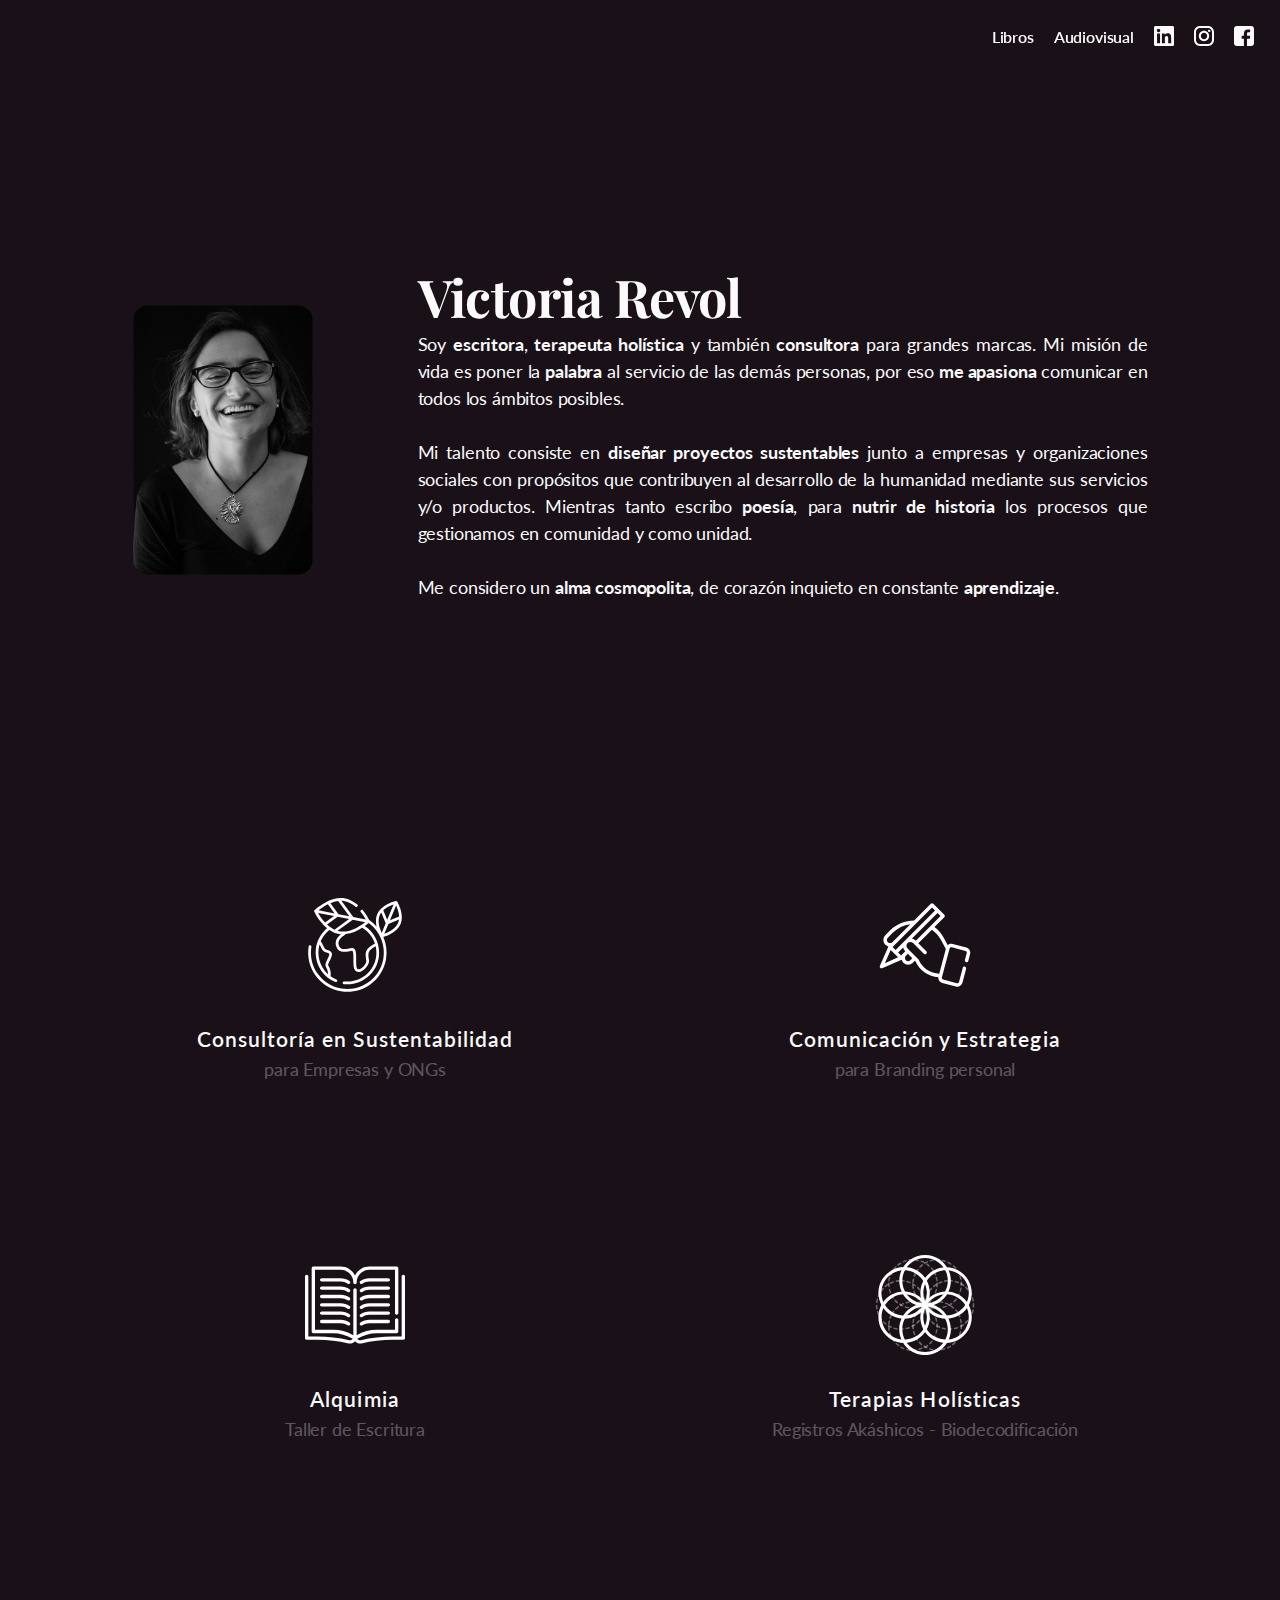
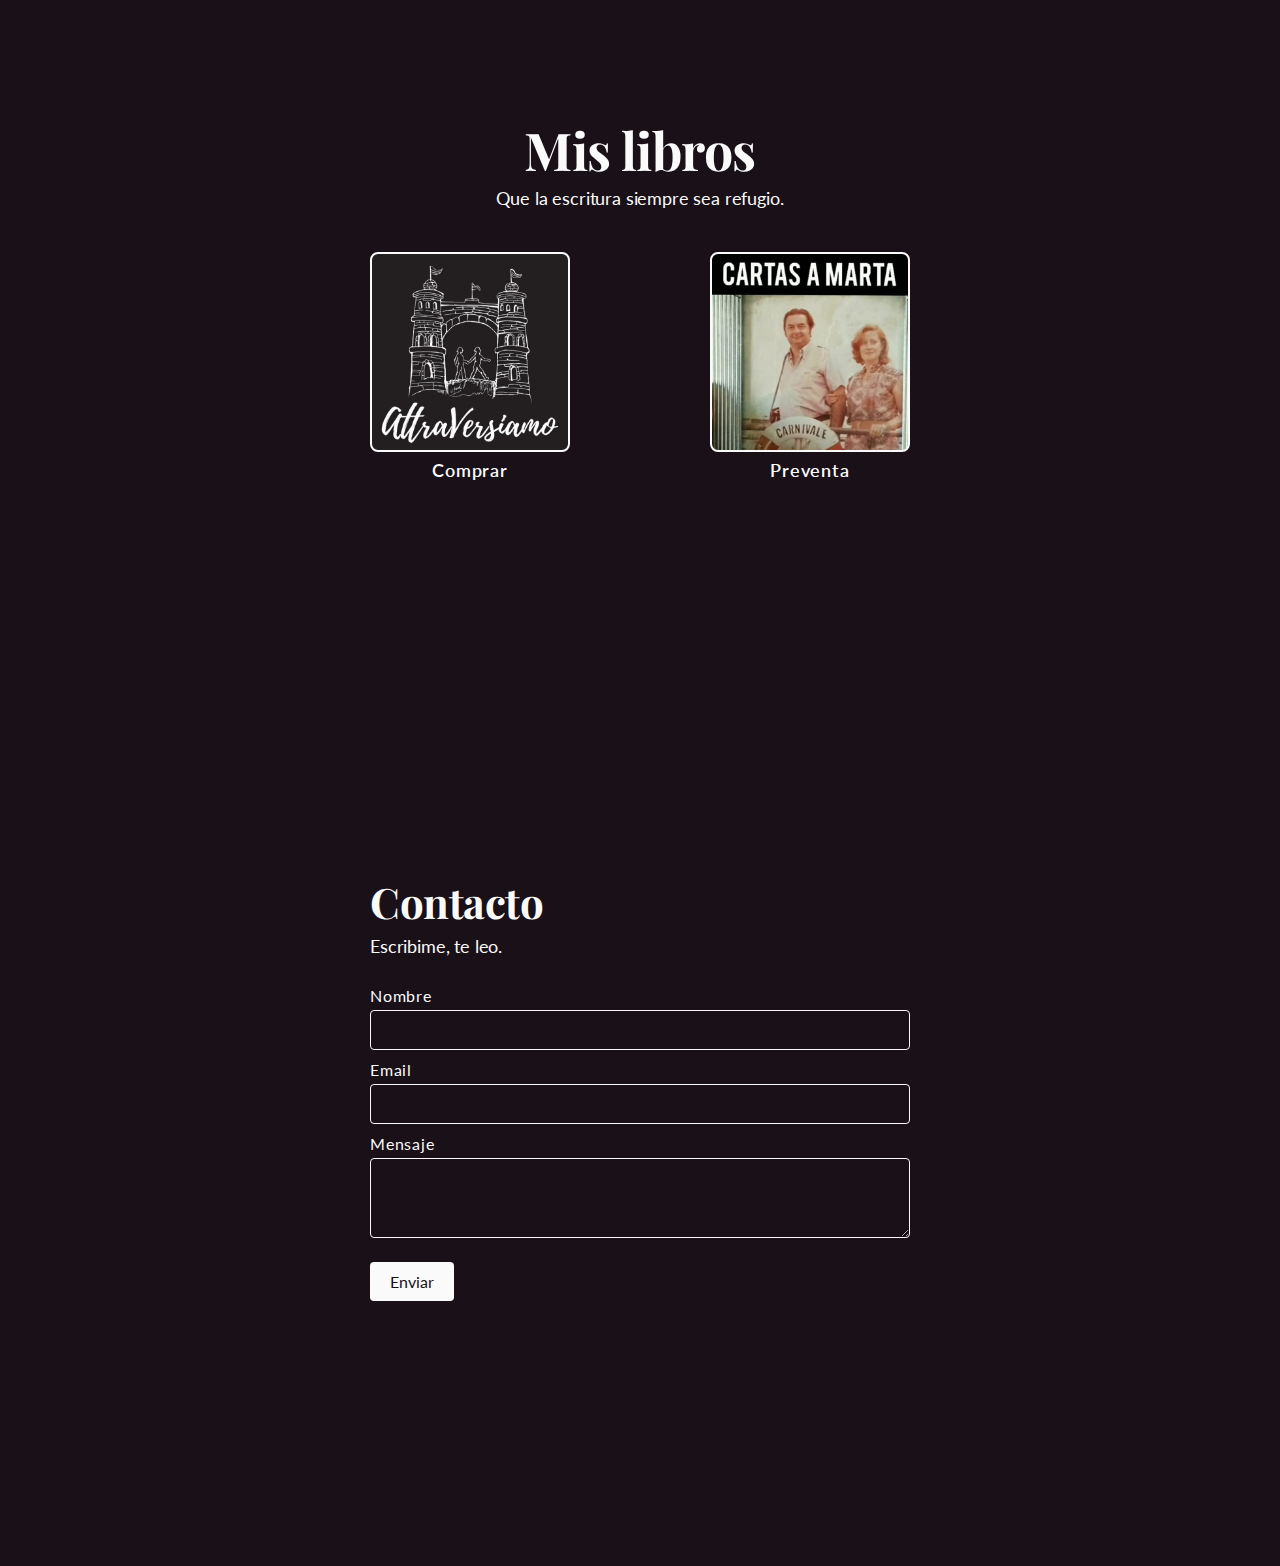
==== commit 6c597768: "fix foto" ====
--- a/index.html
+++ b/index.html
@@ -78,8 +78,10 @@
       
     <div class="container">
         <div id="intro" class="row justify-content-md-center">
-            <div class="col-lg-8 col-sm-12">
+            <div class="col-lg-3 col-sm-12">
                 <img class="profile" src="/assets/profile.jpg"/>
+            </div>
+            <div class="col-lg-8 col-sm-12">                
                 <h1 class="">Victoria Revol</h1>
                 <p class="">                
                 Soy <b>escritora</b>, <b>terapeuta holística</b> y también <b>consultora</b> para grandes marcas. Mi misión de vida es poner la <b>palabra</b> al servicio de las demás personas, por eso <b>me apasiona</b> comunicar en todos los ámbitos posibles.
--- a/css/style.css
+++ b/css/style.css
@@ -333,68 +333,68 @@
       /* line 396, /Users/juanmanuelynz/Creative Cloud Files/VictoriaRevol/victoriarevol.github.io/css/style.scss */
       .container .row {
         min-height: 70vh; } }
-    /* line 405, /Users/juanmanuelynz/Creative Cloud Files/VictoriaRevol/victoriarevol.github.io/css/style.scss */
+    /* line 409, /Users/juanmanuelynz/Creative Cloud Files/VictoriaRevol/victoriarevol.github.io/css/style.scss */
     .container .row#contact {
       height: 100vh; }
       @media screen and (max-width: 768px) {
-        /* line 405, /Users/juanmanuelynz/Creative Cloud Files/VictoriaRevol/victoriarevol.github.io/css/style.scss */
+        /* line 409, /Users/juanmanuelynz/Creative Cloud Files/VictoriaRevol/victoriarevol.github.io/css/style.scss */
         .container .row#contact {
           height: auto;
           margin-bottom: 5vh; } }
-    /* line 414, /Users/juanmanuelynz/Creative Cloud Files/VictoriaRevol/victoriarevol.github.io/css/style.scss */
+    /* line 418, /Users/juanmanuelynz/Creative Cloud Files/VictoriaRevol/victoriarevol.github.io/css/style.scss */
     .container .row.triggers {
       min-height: 40vh; }
       @media screen and (max-width: 768px) {
-        /* line 414, /Users/juanmanuelynz/Creative Cloud Files/VictoriaRevol/victoriarevol.github.io/css/style.scss */
+        /* line 418, /Users/juanmanuelynz/Creative Cloud Files/VictoriaRevol/victoriarevol.github.io/css/style.scss */
         .container .row.triggers {
           min-height: 70vh; } }
-      /* line 421, /Users/juanmanuelynz/Creative Cloud Files/VictoriaRevol/victoriarevol.github.io/css/style.scss */
+      /* line 425, /Users/juanmanuelynz/Creative Cloud Files/VictoriaRevol/victoriarevol.github.io/css/style.scss */
       .container .row.triggers .trigger-item {
         display: flex;
         flex-direction: column;
         align-items: center; }
-        /* line 426, /Users/juanmanuelynz/Creative Cloud Files/VictoriaRevol/victoriarevol.github.io/css/style.scss */
+        /* line 430, /Users/juanmanuelynz/Creative Cloud Files/VictoriaRevol/victoriarevol.github.io/css/style.scss */
         .container .row.triggers .trigger-item img {
           width: 100px;
           height: auto;
           margin-bottom: 32px; }
-        /* line 432, /Users/juanmanuelynz/Creative Cloud Files/VictoriaRevol/victoriarevol.github.io/css/style.scss */
+        /* line 436, /Users/juanmanuelynz/Creative Cloud Files/VictoriaRevol/victoriarevol.github.io/css/style.scss */
         .container .row.triggers .trigger-item a {
           letter-spacing: .05em;
           font-size: 21px; }
           @media screen and (max-width: 768px) {
-            /* line 432, /Users/juanmanuelynz/Creative Cloud Files/VictoriaRevol/victoriarevol.github.io/css/style.scss */
+            /* line 436, /Users/juanmanuelynz/Creative Cloud Files/VictoriaRevol/victoriarevol.github.io/css/style.scss */
             .container .row.triggers .trigger-item a {
               text-align: center; } }
-        /* line 441, /Users/juanmanuelynz/Creative Cloud Files/VictoriaRevol/victoriarevol.github.io/css/style.scss */
+        /* line 445, /Users/juanmanuelynz/Creative Cloud Files/VictoriaRevol/victoriarevol.github.io/css/style.scss */
         .container .row.triggers .trigger-item .brief {
           color: #FAFAFA;
           font-size: 18px;
           margin-top: 8px;
           opacity: .3; }
-    /* line 451, /Users/juanmanuelynz/Creative Cloud Files/VictoriaRevol/victoriarevol.github.io/css/style.scss */
+    /* line 455, /Users/juanmanuelynz/Creative Cloud Files/VictoriaRevol/victoriarevol.github.io/css/style.scss */
     .container .row#libros h1, .container .row#libros p {
       text-align: center; }
-  /* line 458, /Users/juanmanuelynz/Creative Cloud Files/VictoriaRevol/victoriarevol.github.io/css/style.scss */
+  /* line 462, /Users/juanmanuelynz/Creative Cloud Files/VictoriaRevol/victoriarevol.github.io/css/style.scss */
   .container.video .row {
     margin-bottom: 10vh;
     height: auto; }
-    /* line 462, /Users/juanmanuelynz/Creative Cloud Files/VictoriaRevol/victoriarevol.github.io/css/style.scss */
+    /* line 466, /Users/juanmanuelynz/Creative Cloud Files/VictoriaRevol/victoriarevol.github.io/css/style.scss */
     .container.video .row iframe {
       width: 100%;
       height: 360px; }
 
 @media screen and (max-width: 768px) {
-  /* line 470, /Users/juanmanuelynz/Creative Cloud Files/VictoriaRevol/victoriarevol.github.io/css/style.scss */
+  /* line 474, /Users/juanmanuelynz/Creative Cloud Files/VictoriaRevol/victoriarevol.github.io/css/style.scss */
   .section {
     margin: 30% 0; } }
 
-/* line 476, /Users/juanmanuelynz/Creative Cloud Files/VictoriaRevol/victoriarevol.github.io/css/style.scss */
+/* line 480, /Users/juanmanuelynz/Creative Cloud Files/VictoriaRevol/victoriarevol.github.io/css/style.scss */
 .buttonWrapper {
   margin-top: 40px;
   display: flex;
   justify-content: space-between; }
-  /* line 481, /Users/juanmanuelynz/Creative Cloud Files/VictoriaRevol/victoriarevol.github.io/css/style.scss */
+  /* line 485, /Users/juanmanuelynz/Creative Cloud Files/VictoriaRevol/victoriarevol.github.io/css/style.scss */
   .buttonWrapper .book {
     width: 200px !important;
     height: 200px;
@@ -403,7 +403,7 @@
     position: relative;
     border: 2px solid #FAFAFA;
     border-radius: 8px; }
-    /* line 490, /Users/juanmanuelynz/Creative Cloud Files/VictoriaRevol/victoriarevol.github.io/css/style.scss */
+    /* line 494, /Users/juanmanuelynz/Creative Cloud Files/VictoriaRevol/victoriarevol.github.io/css/style.scss */
     .buttonWrapper .book:after {
       position: absolute;
       bottom: -32px;
@@ -411,19 +411,19 @@
       text-align: center;
       font-size: 18px;
       letter-spacing: .05em; }
-    /* line 499, /Users/juanmanuelynz/Creative Cloud Files/VictoriaRevol/victoriarevol.github.io/css/style.scss */
+    /* line 503, /Users/juanmanuelynz/Creative Cloud Files/VictoriaRevol/victoriarevol.github.io/css/style.scss */
     .buttonWrapper .book.attraversiamo {
       background-image: url("/assets/Attraversiamo.jpg"); }
-      /* line 502, /Users/juanmanuelynz/Creative Cloud Files/VictoriaRevol/victoriarevol.github.io/css/style.scss */
+      /* line 506, /Users/juanmanuelynz/Creative Cloud Files/VictoriaRevol/victoriarevol.github.io/css/style.scss */
       .buttonWrapper .book.attraversiamo:after {
         content: 'Comprar'; }
-    /* line 507, /Users/juanmanuelynz/Creative Cloud Files/VictoriaRevol/victoriarevol.github.io/css/style.scss */
+    /* line 511, /Users/juanmanuelynz/Creative Cloud Files/VictoriaRevol/victoriarevol.github.io/css/style.scss */
     .buttonWrapper .book.cartas {
       background-image: url("/assets/CartasAMarta.jpg"); }
-      /* line 510, /Users/juanmanuelynz/Creative Cloud Files/VictoriaRevol/victoriarevol.github.io/css/style.scss */
+      /* line 514, /Users/juanmanuelynz/Creative Cloud Files/VictoriaRevol/victoriarevol.github.io/css/style.scss */
       .buttonWrapper .book.cartas:after {
         content: 'Preventa'; }
-    /* line 515, /Users/juanmanuelynz/Creative Cloud Files/VictoriaRevol/victoriarevol.github.io/css/style.scss */
+    /* line 519, /Users/juanmanuelynz/Creative Cloud Files/VictoriaRevol/victoriarevol.github.io/css/style.scss */
     .buttonWrapper .book:hover {
       box-shadow: rgba(146, 27, 64, 0.6) 0px 0px 0px 4px;
       outline: 0px;
@@ -432,15 +432,15 @@
       -o-transition: all 300ms ease-out;
       transition: all 300ms ease-out; }
   @media screen and (max-width: 768px) {
-    /* line 476, /Users/juanmanuelynz/Creative Cloud Files/VictoriaRevol/victoriarevol.github.io/css/style.scss */
+    /* line 480, /Users/juanmanuelynz/Creative Cloud Files/VictoriaRevol/victoriarevol.github.io/css/style.scss */
     .buttonWrapper {
       flex-direction: column;
       align-items: center; }
-      /* line 531, /Users/juanmanuelynz/Creative Cloud Files/VictoriaRevol/victoriarevol.github.io/css/style.scss */
+      /* line 535, /Users/juanmanuelynz/Creative Cloud Files/VictoriaRevol/victoriarevol.github.io/css/style.scss */
       .buttonWrapper .book {
         margin: 0 0 80px; } }
 
-/* line 537, /Users/juanmanuelynz/Creative Cloud Files/VictoriaRevol/victoriarevol.github.io/css/style.scss */
+/* line 541, /Users/juanmanuelynz/Creative Cloud Files/VictoriaRevol/victoriarevol.github.io/css/style.scss */
 #grain {
   z-index: -2;
   content: "";
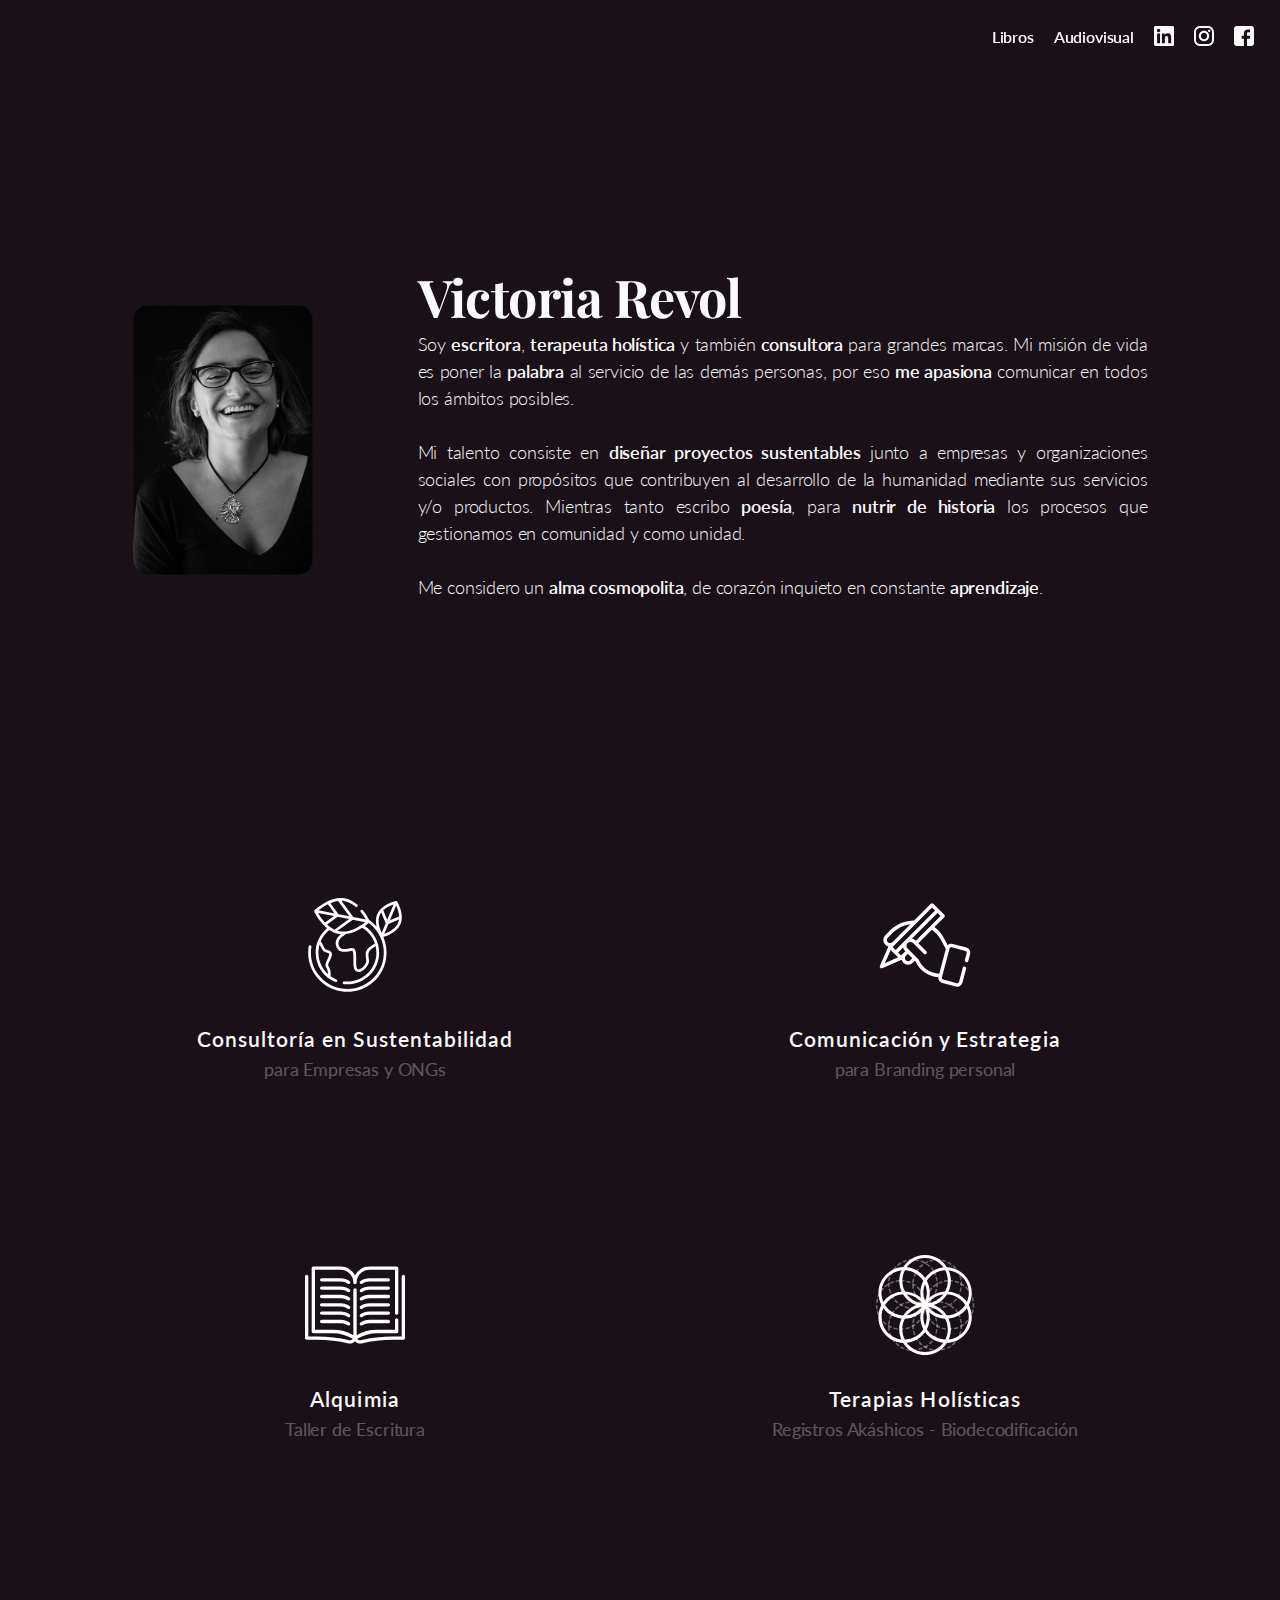
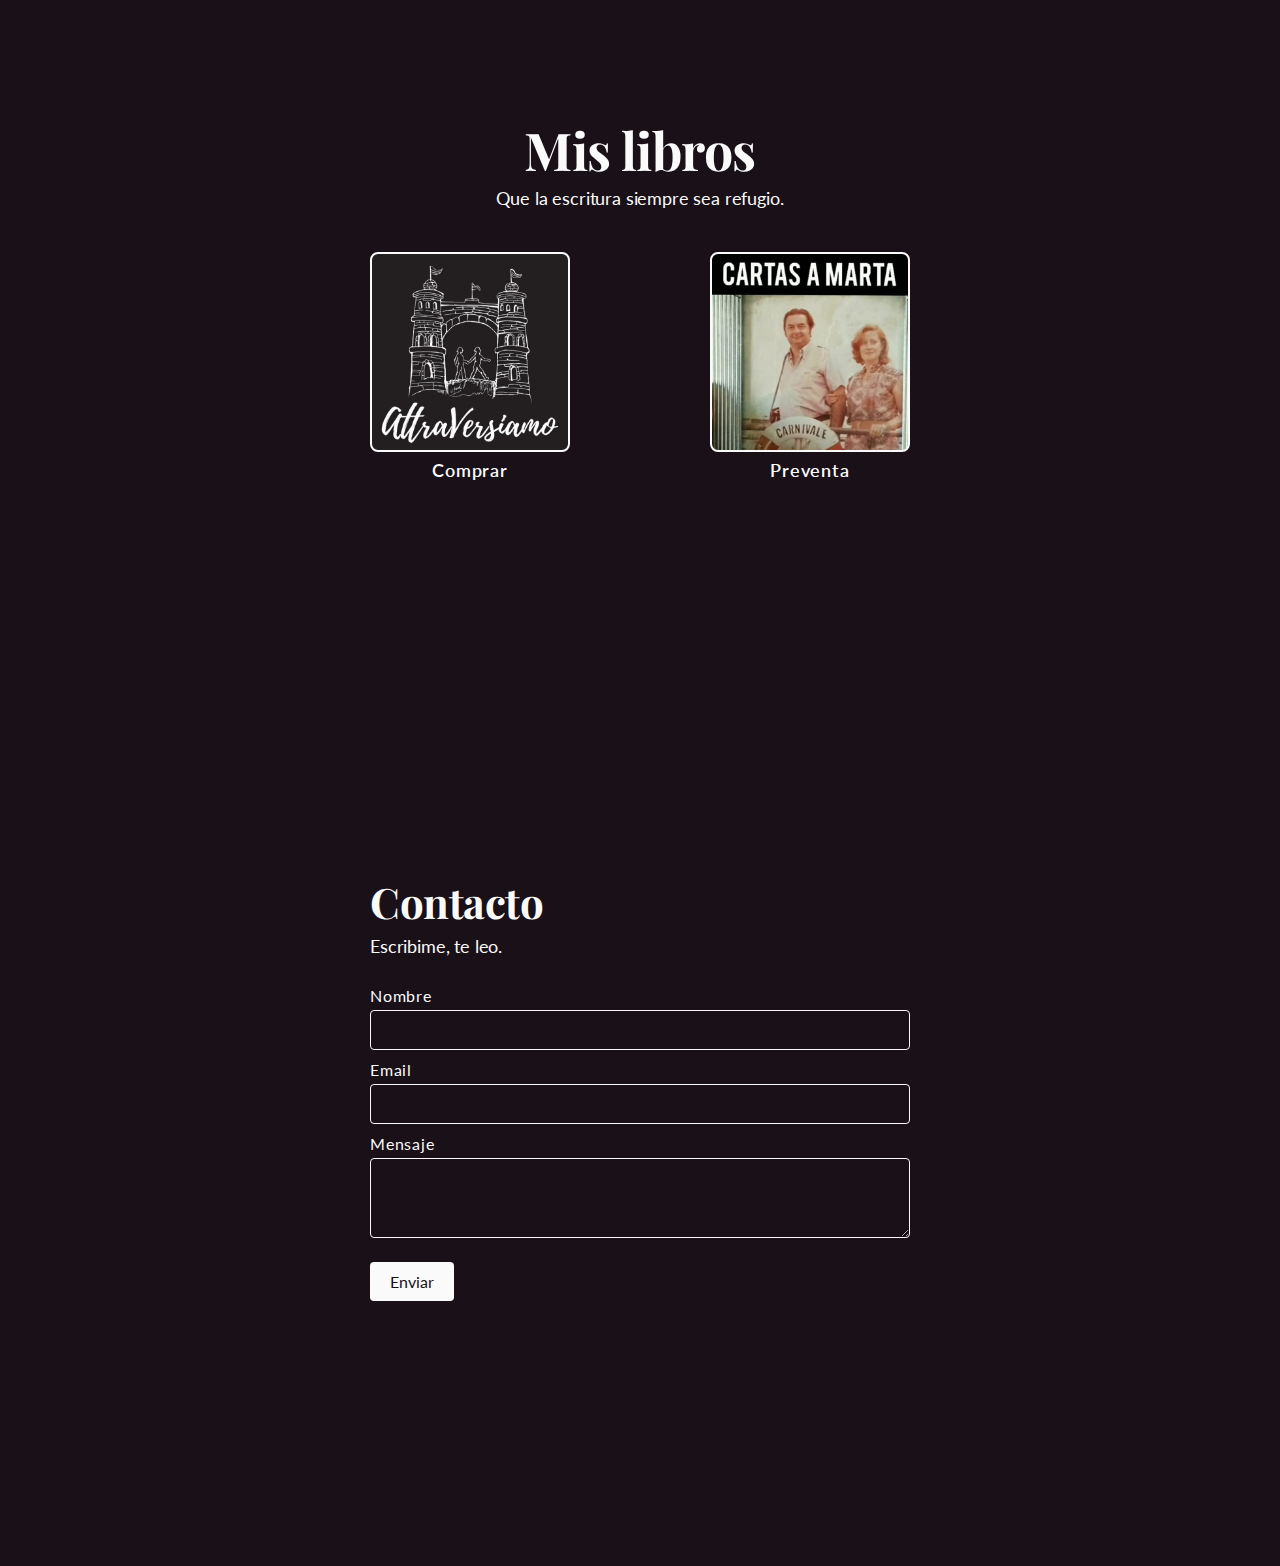
==== commit a1381cd4: "fix bio" ====
--- a/index.html
+++ b/index.html
@@ -83,13 +83,13 @@
             </div>
             <div class="col-lg-8 col-sm-12">                
                 <h1 class="">Victoria Revol</h1>
-                <p class="">                
-                Soy <b>escritora</b>, <b>terapeuta holística</b> y también <b>consultora</b> para grandes marcas. Mi misión de vida es poner la <b>palabra</b> al servicio de las demás personas, por eso <b>me apasiona</b> comunicar en todos los ámbitos posibles.
+                <p class="bio">                
+                Soy <span class="highlight">escritora</span>, <span class="highlight">terapeuta holística</span> y también <span class="highlight">consultora</span> para grandes marcas. Mi misión de vida es poner la <span class="highlight">palabra</span> al servicio de las demás personas, por eso <span class="highlight">me apasiona</span> comunicar en todos los ámbitos posibles.
                 <br><br>
-                Mi talento consiste en <b>diseñar proyectos sustentables</b> junto a empresas y organizaciones sociales con propósitos que contribuyen al desarrollo de la humanidad mediante sus servicios y/o productos. 
-                Mientras tanto escribo <b>poesía</b>, para <b>nutrir de historia</b> los procesos que gestionamos en comunidad y como unidad.
+                Mi talento consiste en <span class="highlight">diseñar proyectos sustentables</span> junto a empresas y organizaciones sociales con propósitos que contribuyen al desarrollo de la humanidad mediante sus servicios y/o productos. 
+                Mientras tanto escribo <span class="highlight">poesía</span>, para <span class="highlight">nutrir de historia</span> los procesos que gestionamos en comunidad y como unidad.
                 <br><br>
-                Me considero un <b>alma cosmopolita</b>, de corazón inquieto en constante <b>aprendizaje</b>.
+                Me considero un <span class="highlight">alma cosmopolita</span>, de corazón inquieto en constante <span class="highlight">aprendizaje</span>.
                 </p>
             </div>
         </div>
--- a/css/style.css
+++ b/css/style.css
@@ -71,12 +71,18 @@
   font-size: 18px;
   margin: 0 0 24px;
   text-align: justify; }
+  /* line 87, /Users/juanmanuelynz/Creative Cloud Files/VictoriaRevol/victoriarevol.github.io/css/style.scss */
+  p.bio {
+    font-weight: 300; }
+    /* line 90, /Users/juanmanuelynz/Creative Cloud Files/VictoriaRevol/victoriarevol.github.io/css/style.scss */
+    p.bio .highlight {
+      font-weight: 600; }
   @media screen and (max-width: 768px) {
     /* line 81, /Users/juanmanuelynz/Creative Cloud Files/VictoriaRevol/victoriarevol.github.io/css/style.scss */
     p {
       font-size: 16px; } }
 
-/* line 92, /Users/juanmanuelynz/Creative Cloud Files/VictoriaRevol/victoriarevol.github.io/css/style.scss */
+/* line 100, /Users/juanmanuelynz/Creative Cloud Files/VictoriaRevol/victoriarevol.github.io/css/style.scss */
 a {
   position: relative;
   cursor: pointer;
@@ -85,11 +91,11 @@
   width: auto !important;
   font-size: 18px;
   font-weight: 600; }
-  /* line 101, /Users/juanmanuelynz/Creative Cloud Files/VictoriaRevol/victoriarevol.github.io/css/style.scss */
+  /* line 109, /Users/juanmanuelynz/Creative Cloud Files/VictoriaRevol/victoriarevol.github.io/css/style.scss */
   a:hover {
     color: #8D2A48;
     text-decoration: none; }
-  /* line 106, /Users/juanmanuelynz/Creative Cloud Files/VictoriaRevol/victoriarevol.github.io/css/style.scss */
+  /* line 114, /Users/juanmanuelynz/Creative Cloud Files/VictoriaRevol/victoriarevol.github.io/css/style.scss */
   a .underline {
     display: block;
     position: absolute;
@@ -99,10 +105,10 @@
     height: 2px;
     background-color: #8D2A48; }
   @media screen and (max-width: 768px) {
-    /* line 92, /Users/juanmanuelynz/Creative Cloud Files/VictoriaRevol/victoriarevol.github.io/css/style.scss */
+    /* line 100, /Users/juanmanuelynz/Creative Cloud Files/VictoriaRevol/victoriarevol.github.io/css/style.scss */
     a {
       font-size: 16px; } }
-  /* line 120, /Users/juanmanuelynz/Creative Cloud Files/VictoriaRevol/victoriarevol.github.io/css/style.scss */
+  /* line 128, /Users/juanmanuelynz/Creative Cloud Files/VictoriaRevol/victoriarevol.github.io/css/style.scss */
   a:focus {
     border-radius: 4px;
     box-shadow: rgba(89, 34, 51, 0.3) 0px 0px 0px 4px;
@@ -112,20 +118,20 @@
     -o-transition: all 300ms ease-out;
     transition: all 300ms ease-out; }
 
-/* line 133, /Users/juanmanuelynz/Creative Cloud Files/VictoriaRevol/victoriarevol.github.io/css/style.scss */
+/* line 141, /Users/juanmanuelynz/Creative Cloud Files/VictoriaRevol/victoriarevol.github.io/css/style.scss */
 ul.no-bullets {
   list-style-type: none;
   padding: 0; }
 
-/* line 138, /Users/juanmanuelynz/Creative Cloud Files/VictoriaRevol/victoriarevol.github.io/css/style.scss */
+/* line 146, /Users/juanmanuelynz/Creative Cloud Files/VictoriaRevol/victoriarevol.github.io/css/style.scss */
 ul li {
   margin-bottom: 8px;
   font-size: 16px; }
-  /* line 142, /Users/juanmanuelynz/Creative Cloud Files/VictoriaRevol/victoriarevol.github.io/css/style.scss */
+  /* line 150, /Users/juanmanuelynz/Creative Cloud Files/VictoriaRevol/victoriarevol.github.io/css/style.scss */
   ul li span {
     font-weight: 700; }
 
-/* line 148, /Users/juanmanuelynz/Creative Cloud Files/VictoriaRevol/victoriarevol.github.io/css/style.scss */
+/* line 156, /Users/juanmanuelynz/Creative Cloud Files/VictoriaRevol/victoriarevol.github.io/css/style.scss */
 button, .button {
   border: none;
   background: #FAFAFA;
@@ -134,7 +140,7 @@
   color: #191018;
   padding: 8px 20px;
   cursor: pointer; }
-  /* line 157, /Users/juanmanuelynz/Creative Cloud Files/VictoriaRevol/victoriarevol.github.io/css/style.scss */
+  /* line 165, /Users/juanmanuelynz/Creative Cloud Files/VictoriaRevol/victoriarevol.github.io/css/style.scss */
   button:hover, .button:hover {
     background: #8D2A48;
     -webkit-transition: all 250ms ease-out;
@@ -142,7 +148,7 @@
     -o-transition: all 250ms ease-out;
     transition: all 250ms ease-out;
     color: #191018; }
-  /* line 166, /Users/juanmanuelynz/Creative Cloud Files/VictoriaRevol/victoriarevol.github.io/css/style.scss */
+  /* line 174, /Users/juanmanuelynz/Creative Cloud Files/VictoriaRevol/victoriarevol.github.io/css/style.scss */
   button:focus, .button:focus {
     box-shadow: rgba(89, 34, 51, 0.3) 0px 0px 0px 4px;
     outline: 0px;
@@ -151,50 +157,50 @@
     -o-transition: all 300ms ease-out;
     transition: all 300ms ease-out; }
 
-/* line 177, /Users/juanmanuelynz/Creative Cloud Files/VictoriaRevol/victoriarevol.github.io/css/style.scss */
+/* line 185, /Users/juanmanuelynz/Creative Cloud Files/VictoriaRevol/victoriarevol.github.io/css/style.scss */
 .align-end {
   align-self: flex-end; }
 
-/* line 182, /Users/juanmanuelynz/Creative Cloud Files/VictoriaRevol/victoriarevol.github.io/css/style.scss */
+/* line 190, /Users/juanmanuelynz/Creative Cloud Files/VictoriaRevol/victoriarevol.github.io/css/style.scss */
 ::-webkit-scrollbar {
   width: 0px;
   background: transparent;
   /* make scrollbar transparent */ }
 
-/* line 187, /Users/juanmanuelynz/Creative Cloud Files/VictoriaRevol/victoriarevol.github.io/css/style.scss */
+/* line 195, /Users/juanmanuelynz/Creative Cloud Files/VictoriaRevol/victoriarevol.github.io/css/style.scss */
 .profile {
   width: 180px;
   margin-bottom: 16px;
   border-radius: 16px; }
 
 /*NAV*/
-/* line 194, /Users/juanmanuelynz/Creative Cloud Files/VictoriaRevol/victoriarevol.github.io/css/style.scss */
+/* line 202, /Users/juanmanuelynz/Creative Cloud Files/VictoriaRevol/victoriarevol.github.io/css/style.scss */
 .navbar {
   justify-content: flex-end;
   padding: 16px; }
   @media screen and (max-width: 990px) {
-    /* line 194, /Users/juanmanuelynz/Creative Cloud Files/VictoriaRevol/victoriarevol.github.io/css/style.scss */
+    /* line 202, /Users/juanmanuelynz/Creative Cloud Files/VictoriaRevol/victoriarevol.github.io/css/style.scss */
     .navbar {
       padding: 16px; } }
 
-/* line 206, /Users/juanmanuelynz/Creative Cloud Files/VictoriaRevol/victoriarevol.github.io/css/style.scss */
+/* line 214, /Users/juanmanuelynz/Creative Cloud Files/VictoriaRevol/victoriarevol.github.io/css/style.scss */
 .navbar .navbar-toggler {
   color: #FAFAFA;
   border: none; }
   @media screen and (max-width: 990px) {
-    /* line 206, /Users/juanmanuelynz/Creative Cloud Files/VictoriaRevol/victoriarevol.github.io/css/style.scss */
+    /* line 214, /Users/juanmanuelynz/Creative Cloud Files/VictoriaRevol/victoriarevol.github.io/css/style.scss */
     .navbar .navbar-toggler {
       background-color: transparent; } }
 
-/* line 217, /Users/juanmanuelynz/Creative Cloud Files/VictoriaRevol/victoriarevol.github.io/css/style.scss */
+/* line 225, /Users/juanmanuelynz/Creative Cloud Files/VictoriaRevol/victoriarevol.github.io/css/style.scss */
 .navbar .navbar-nav .nav-link {
   font-weight: 400; }
 
-/* line 222, /Users/juanmanuelynz/Creative Cloud Files/VictoriaRevol/victoriarevol.github.io/css/style.scss */
+/* line 230, /Users/juanmanuelynz/Creative Cloud Files/VictoriaRevol/victoriarevol.github.io/css/style.scss */
 .navbar .navbar-nav .active > .nav-link, .navbar .navbar-nav .nav-link.active, .navbar .navbar-nav .nav-link.show, .navbar .navbar-nav .show > .nav-link {
   font-weight: 700; }
 
-/* line 227, /Users/juanmanuelynz/Creative Cloud Files/VictoriaRevol/victoriarevol.github.io/css/style.scss */
+/* line 235, /Users/juanmanuelynz/Creative Cloud Files/VictoriaRevol/victoriarevol.github.io/css/style.scss */
 .navbar .navbar-nav .nav-link:hover {
   color: #8D2A48;
   -webkit-transition: all 250ms ease-out;
@@ -202,7 +208,7 @@
   -o-transition: all 250ms ease-out;
   transition: all 250ms ease-out; }
 
-/* line 236, /Users/juanmanuelynz/Creative Cloud Files/VictoriaRevol/victoriarevol.github.io/css/style.scss */
+/* line 244, /Users/juanmanuelynz/Creative Cloud Files/VictoriaRevol/victoriarevol.github.io/css/style.scss */
 .nav-link:focus {
   border-radius: 4px;
   box-shadow: rgba(89, 34, 51, 0.3) 0px 0px 0px 4px;
@@ -212,27 +218,27 @@
   -o-transition: all 300ms ease-out;
   transition: all 300ms ease-out; }
 
-/* line 249, /Users/juanmanuelynz/Creative Cloud Files/VictoriaRevol/victoriarevol.github.io/css/style.scss */
+/* line 257, /Users/juanmanuelynz/Creative Cloud Files/VictoriaRevol/victoriarevol.github.io/css/style.scss */
 .navbar-collapse {
   justify-content: flex-end; }
-  /* line 252, /Users/juanmanuelynz/Creative Cloud Files/VictoriaRevol/victoriarevol.github.io/css/style.scss */
+  /* line 260, /Users/juanmanuelynz/Creative Cloud Files/VictoriaRevol/victoriarevol.github.io/css/style.scss */
   .navbar-collapse .navbar-nav {
     display: flex;
     align-items: center; }
-    /* line 256, /Users/juanmanuelynz/Creative Cloud Files/VictoriaRevol/victoriarevol.github.io/css/style.scss */
+    /* line 264, /Users/juanmanuelynz/Creative Cloud Files/VictoriaRevol/victoriarevol.github.io/css/style.scss */
     .navbar-collapse .navbar-nav li {
       padding: 0 10px;
       margin-bottom: 0; }
-      /* line 260, /Users/juanmanuelynz/Creative Cloud Files/VictoriaRevol/victoriarevol.github.io/css/style.scss */
+      /* line 268, /Users/juanmanuelynz/Creative Cloud Files/VictoriaRevol/victoriarevol.github.io/css/style.scss */
       .navbar-collapse .navbar-nav li a {
         font-size: 16px; }
-      /* line 264, /Users/juanmanuelynz/Creative Cloud Files/VictoriaRevol/victoriarevol.github.io/css/style.scss */
+      /* line 272, /Users/juanmanuelynz/Creative Cloud Files/VictoriaRevol/victoriarevol.github.io/css/style.scss */
       .navbar-collapse .navbar-nav li.social {
         height: 40px;
         display: flex;
         align-items: center; }
   @media screen and (max-width: 990px) {
-    /* line 249, /Users/juanmanuelynz/Creative Cloud Files/VictoriaRevol/victoriarevol.github.io/css/style.scss */
+    /* line 257, /Users/juanmanuelynz/Creative Cloud Files/VictoriaRevol/victoriarevol.github.io/css/style.scss */
     .navbar-collapse {
       text-align: right;
       background: #8D2A48;
@@ -242,22 +248,22 @@
       position: absolute;
       top: 64px;
       right: 0; }
-      /* line 283, /Users/juanmanuelynz/Creative Cloud Files/VictoriaRevol/victoriarevol.github.io/css/style.scss */
+      /* line 291, /Users/juanmanuelynz/Creative Cloud Files/VictoriaRevol/victoriarevol.github.io/css/style.scss */
       .navbar-collapse .navbar-nav li {
         padding: 5% 0; }
-        /* line 286, /Users/juanmanuelynz/Creative Cloud Files/VictoriaRevol/victoriarevol.github.io/css/style.scss */
+        /* line 294, /Users/juanmanuelynz/Creative Cloud Files/VictoriaRevol/victoriarevol.github.io/css/style.scss */
         .navbar-collapse .navbar-nav li a {
           color: #FAFAFA !important;
           font-size: 18px; }
-        /* line 291, /Users/juanmanuelynz/Creative Cloud Files/VictoriaRevol/victoriarevol.github.io/css/style.scss */
+        /* line 299, /Users/juanmanuelynz/Creative Cloud Files/VictoriaRevol/victoriarevol.github.io/css/style.scss */
         .navbar-collapse .navbar-nav li.social {
           height: 60px; } }
 
 /*SOCIAL*/
-/* line 301, /Users/juanmanuelynz/Creative Cloud Files/VictoriaRevol/victoriarevol.github.io/css/style.scss */
+/* line 309, /Users/juanmanuelynz/Creative Cloud Files/VictoriaRevol/victoriarevol.github.io/css/style.scss */
 .social a {
   height: 20px; }
-  /* line 304, /Users/juanmanuelynz/Creative Cloud Files/VictoriaRevol/victoriarevol.github.io/css/style.scss */
+  /* line 312, /Users/juanmanuelynz/Creative Cloud Files/VictoriaRevol/victoriarevol.github.io/css/style.scss */
   .social a:focus {
     border-radius: 4px;
     box-shadow: rgba(89, 34, 51, 0.3) 0px 0px 0px 4px;
@@ -266,15 +272,15 @@
     -moz-transition: all 300ms ease-out;
     -o-transition: all 300ms ease-out;
     transition: all 300ms ease-out; }
-  /* line 316, /Users/juanmanuelynz/Creative Cloud Files/VictoriaRevol/victoriarevol.github.io/css/style.scss */
+  /* line 324, /Users/juanmanuelynz/Creative Cloud Files/VictoriaRevol/victoriarevol.github.io/css/style.scss */
   .social a.insta:focus {
     border-radius: 6px; }
 
-/* line 322, /Users/juanmanuelynz/Creative Cloud Files/VictoriaRevol/victoriarevol.github.io/css/style.scss */
+/* line 330, /Users/juanmanuelynz/Creative Cloud Files/VictoriaRevol/victoriarevol.github.io/css/style.scss */
 .social .icon {
   width: 20px;
   height: auto; }
-  /* line 326, /Users/juanmanuelynz/Creative Cloud Files/VictoriaRevol/victoriarevol.github.io/css/style.scss */
+  /* line 334, /Users/juanmanuelynz/Creative Cloud Files/VictoriaRevol/victoriarevol.github.io/css/style.scss */
   .social .icon:hover {
     fill: #8D2A48;
     -webkit-transition: all 250ms ease-out;
@@ -282,19 +288,19 @@
     -o-transition: all 250ms ease-out;
     transition: all 250ms ease-out; }
 
-/* line 349, /Users/juanmanuelynz/Creative Cloud Files/VictoriaRevol/victoriarevol.github.io/css/style.scss */
+/* line 357, /Users/juanmanuelynz/Creative Cloud Files/VictoriaRevol/victoriarevol.github.io/css/style.scss */
 a.icon-link {
   display: contents; }
 
 /*FORM*/
-/* line 355, /Users/juanmanuelynz/Creative Cloud Files/VictoriaRevol/victoriarevol.github.io/css/style.scss */
+/* line 363, /Users/juanmanuelynz/Creative Cloud Files/VictoriaRevol/victoriarevol.github.io/css/style.scss */
 form label {
   display: flex;
   flex-direction: column;
   width: 100%;
   color: #FAFAFA;
   letter-spacing: .05em; }
-  /* line 362, /Users/juanmanuelynz/Creative Cloud Files/VictoriaRevol/victoriarevol.github.io/css/style.scss */
+  /* line 370, /Users/juanmanuelynz/Creative Cloud Files/VictoriaRevol/victoriarevol.github.io/css/style.scss */
   form label input, form label textarea {
     background: none;
     color: #FAFAFA;
@@ -303,7 +309,7 @@
     height: 40px;
     margin-top: 3px;
     padding: 1px 8px; }
-    /* line 371, /Users/juanmanuelynz/Creative Cloud Files/VictoriaRevol/victoriarevol.github.io/css/style.scss */
+    /* line 379, /Users/juanmanuelynz/Creative Cloud Files/VictoriaRevol/victoriarevol.github.io/css/style.scss */
     form label input:focus, form label input:active, form label textarea:focus, form label textarea:active {
       border: 1px solid #8D2A48;
       box-shadow: rgba(89, 34, 51, 0.3) 0px 0px 0px 4px;
@@ -312,89 +318,89 @@
       -moz-transition: all 300ms ease-out;
       -o-transition: all 300ms ease-out;
       transition: all 300ms ease-out; }
-  /* line 382, /Users/juanmanuelynz/Creative Cloud Files/VictoriaRevol/victoriarevol.github.io/css/style.scss */
+  /* line 390, /Users/juanmanuelynz/Creative Cloud Files/VictoriaRevol/victoriarevol.github.io/css/style.scss */
   form label textarea {
     height: 80px; }
 
-/* line 387, /Users/juanmanuelynz/Creative Cloud Files/VictoriaRevol/victoriarevol.github.io/css/style.scss */
+/* line 395, /Users/juanmanuelynz/Creative Cloud Files/VictoriaRevol/victoriarevol.github.io/css/style.scss */
 form button {
   margin: 16px 0 16px; }
 
 /* BODY - Background */
-/* line 393, /Users/juanmanuelynz/Creative Cloud Files/VictoriaRevol/victoriarevol.github.io/css/style.scss */
+/* line 401, /Users/juanmanuelynz/Creative Cloud Files/VictoriaRevol/victoriarevol.github.io/css/style.scss */
 .container {
   padding-top: 70px; }
-  /* line 396, /Users/juanmanuelynz/Creative Cloud Files/VictoriaRevol/victoriarevol.github.io/css/style.scss */
+  /* line 404, /Users/juanmanuelynz/Creative Cloud Files/VictoriaRevol/victoriarevol.github.io/css/style.scss */
   .container .row {
     min-height: 80vh;
     display: flex;
     align-items: center; }
     @media screen and (max-width: 768px) {
-      /* line 396, /Users/juanmanuelynz/Creative Cloud Files/VictoriaRevol/victoriarevol.github.io/css/style.scss */
+      /* line 404, /Users/juanmanuelynz/Creative Cloud Files/VictoriaRevol/victoriarevol.github.io/css/style.scss */
       .container .row {
         min-height: 70vh; } }
-    /* line 409, /Users/juanmanuelynz/Creative Cloud Files/VictoriaRevol/victoriarevol.github.io/css/style.scss */
+    /* line 417, /Users/juanmanuelynz/Creative Cloud Files/VictoriaRevol/victoriarevol.github.io/css/style.scss */
     .container .row#contact {
       height: 100vh; }
       @media screen and (max-width: 768px) {
-        /* line 409, /Users/juanmanuelynz/Creative Cloud Files/VictoriaRevol/victoriarevol.github.io/css/style.scss */
+        /* line 417, /Users/juanmanuelynz/Creative Cloud Files/VictoriaRevol/victoriarevol.github.io/css/style.scss */
         .container .row#contact {
           height: auto;
           margin-bottom: 5vh; } }
-    /* line 418, /Users/juanmanuelynz/Creative Cloud Files/VictoriaRevol/victoriarevol.github.io/css/style.scss */
+    /* line 426, /Users/juanmanuelynz/Creative Cloud Files/VictoriaRevol/victoriarevol.github.io/css/style.scss */
     .container .row.triggers {
       min-height: 40vh; }
       @media screen and (max-width: 768px) {
-        /* line 418, /Users/juanmanuelynz/Creative Cloud Files/VictoriaRevol/victoriarevol.github.io/css/style.scss */
+        /* line 426, /Users/juanmanuelynz/Creative Cloud Files/VictoriaRevol/victoriarevol.github.io/css/style.scss */
         .container .row.triggers {
           min-height: 70vh; } }
-      /* line 425, /Users/juanmanuelynz/Creative Cloud Files/VictoriaRevol/victoriarevol.github.io/css/style.scss */
+      /* line 433, /Users/juanmanuelynz/Creative Cloud Files/VictoriaRevol/victoriarevol.github.io/css/style.scss */
       .container .row.triggers .trigger-item {
         display: flex;
         flex-direction: column;
         align-items: center; }
-        /* line 430, /Users/juanmanuelynz/Creative Cloud Files/VictoriaRevol/victoriarevol.github.io/css/style.scss */
+        /* line 438, /Users/juanmanuelynz/Creative Cloud Files/VictoriaRevol/victoriarevol.github.io/css/style.scss */
         .container .row.triggers .trigger-item img {
           width: 100px;
           height: auto;
           margin-bottom: 32px; }
-        /* line 436, /Users/juanmanuelynz/Creative Cloud Files/VictoriaRevol/victoriarevol.github.io/css/style.scss */
+        /* line 444, /Users/juanmanuelynz/Creative Cloud Files/VictoriaRevol/victoriarevol.github.io/css/style.scss */
         .container .row.triggers .trigger-item a {
           letter-spacing: .05em;
           font-size: 21px; }
           @media screen and (max-width: 768px) {
-            /* line 436, /Users/juanmanuelynz/Creative Cloud Files/VictoriaRevol/victoriarevol.github.io/css/style.scss */
+            /* line 444, /Users/juanmanuelynz/Creative Cloud Files/VictoriaRevol/victoriarevol.github.io/css/style.scss */
             .container .row.triggers .trigger-item a {
               text-align: center; } }
-        /* line 445, /Users/juanmanuelynz/Creative Cloud Files/VictoriaRevol/victoriarevol.github.io/css/style.scss */
+        /* line 453, /Users/juanmanuelynz/Creative Cloud Files/VictoriaRevol/victoriarevol.github.io/css/style.scss */
         .container .row.triggers .trigger-item .brief {
           color: #FAFAFA;
           font-size: 18px;
           margin-top: 8px;
           opacity: .3; }
-    /* line 455, /Users/juanmanuelynz/Creative Cloud Files/VictoriaRevol/victoriarevol.github.io/css/style.scss */
+    /* line 463, /Users/juanmanuelynz/Creative Cloud Files/VictoriaRevol/victoriarevol.github.io/css/style.scss */
     .container .row#libros h1, .container .row#libros p {
       text-align: center; }
-  /* line 462, /Users/juanmanuelynz/Creative Cloud Files/VictoriaRevol/victoriarevol.github.io/css/style.scss */
+  /* line 470, /Users/juanmanuelynz/Creative Cloud Files/VictoriaRevol/victoriarevol.github.io/css/style.scss */
   .container.video .row {
     margin-bottom: 10vh;
     height: auto; }
-    /* line 466, /Users/juanmanuelynz/Creative Cloud Files/VictoriaRevol/victoriarevol.github.io/css/style.scss */
+    /* line 474, /Users/juanmanuelynz/Creative Cloud Files/VictoriaRevol/victoriarevol.github.io/css/style.scss */
     .container.video .row iframe {
       width: 100%;
       height: 360px; }
 
 @media screen and (max-width: 768px) {
-  /* line 474, /Users/juanmanuelynz/Creative Cloud Files/VictoriaRevol/victoriarevol.github.io/css/style.scss */
+  /* line 482, /Users/juanmanuelynz/Creative Cloud Files/VictoriaRevol/victoriarevol.github.io/css/style.scss */
   .section {
     margin: 30% 0; } }
 
-/* line 480, /Users/juanmanuelynz/Creative Cloud Files/VictoriaRevol/victoriarevol.github.io/css/style.scss */
+/* line 488, /Users/juanmanuelynz/Creative Cloud Files/VictoriaRevol/victoriarevol.github.io/css/style.scss */
 .buttonWrapper {
   margin-top: 40px;
   display: flex;
   justify-content: space-between; }
-  /* line 485, /Users/juanmanuelynz/Creative Cloud Files/VictoriaRevol/victoriarevol.github.io/css/style.scss */
+  /* line 493, /Users/juanmanuelynz/Creative Cloud Files/VictoriaRevol/victoriarevol.github.io/css/style.scss */
   .buttonWrapper .book {
     width: 200px !important;
     height: 200px;
@@ -403,7 +409,7 @@
     position: relative;
     border: 2px solid #FAFAFA;
     border-radius: 8px; }
-    /* line 494, /Users/juanmanuelynz/Creative Cloud Files/VictoriaRevol/victoriarevol.github.io/css/style.scss */
+    /* line 502, /Users/juanmanuelynz/Creative Cloud Files/VictoriaRevol/victoriarevol.github.io/css/style.scss */
     .buttonWrapper .book:after {
       position: absolute;
       bottom: -32px;
@@ -411,19 +417,19 @@
       text-align: center;
       font-size: 18px;
       letter-spacing: .05em; }
-    /* line 503, /Users/juanmanuelynz/Creative Cloud Files/VictoriaRevol/victoriarevol.github.io/css/style.scss */
+    /* line 511, /Users/juanmanuelynz/Creative Cloud Files/VictoriaRevol/victoriarevol.github.io/css/style.scss */
     .buttonWrapper .book.attraversiamo {
       background-image: url("/assets/Attraversiamo.jpg"); }
-      /* line 506, /Users/juanmanuelynz/Creative Cloud Files/VictoriaRevol/victoriarevol.github.io/css/style.scss */
+      /* line 514, /Users/juanmanuelynz/Creative Cloud Files/VictoriaRevol/victoriarevol.github.io/css/style.scss */
       .buttonWrapper .book.attraversiamo:after {
         content: 'Comprar'; }
-    /* line 511, /Users/juanmanuelynz/Creative Cloud Files/VictoriaRevol/victoriarevol.github.io/css/style.scss */
+    /* line 519, /Users/juanmanuelynz/Creative Cloud Files/VictoriaRevol/victoriarevol.github.io/css/style.scss */
     .buttonWrapper .book.cartas {
       background-image: url("/assets/CartasAMarta.jpg"); }
-      /* line 514, /Users/juanmanuelynz/Creative Cloud Files/VictoriaRevol/victoriarevol.github.io/css/style.scss */
+      /* line 522, /Users/juanmanuelynz/Creative Cloud Files/VictoriaRevol/victoriarevol.github.io/css/style.scss */
       .buttonWrapper .book.cartas:after {
         content: 'Preventa'; }
-    /* line 519, /Users/juanmanuelynz/Creative Cloud Files/VictoriaRevol/victoriarevol.github.io/css/style.scss */
+    /* line 527, /Users/juanmanuelynz/Creative Cloud Files/VictoriaRevol/victoriarevol.github.io/css/style.scss */
     .buttonWrapper .book:hover {
       box-shadow: rgba(146, 27, 64, 0.6) 0px 0px 0px 4px;
       outline: 0px;
@@ -432,15 +438,15 @@
       -o-transition: all 300ms ease-out;
       transition: all 300ms ease-out; }
   @media screen and (max-width: 768px) {
-    /* line 480, /Users/juanmanuelynz/Creative Cloud Files/VictoriaRevol/victoriarevol.github.io/css/style.scss */
+    /* line 488, /Users/juanmanuelynz/Creative Cloud Files/VictoriaRevol/victoriarevol.github.io/css/style.scss */
     .buttonWrapper {
       flex-direction: column;
       align-items: center; }
-      /* line 535, /Users/juanmanuelynz/Creative Cloud Files/VictoriaRevol/victoriarevol.github.io/css/style.scss */
+      /* line 543, /Users/juanmanuelynz/Creative Cloud Files/VictoriaRevol/victoriarevol.github.io/css/style.scss */
       .buttonWrapper .book {
         margin: 0 0 80px; } }
 
-/* line 541, /Users/juanmanuelynz/Creative Cloud Files/VictoriaRevol/victoriarevol.github.io/css/style.scss */
+/* line 549, /Users/juanmanuelynz/Creative Cloud Files/VictoriaRevol/victoriarevol.github.io/css/style.scss */
 #grain {
   z-index: -2;
   content: "";
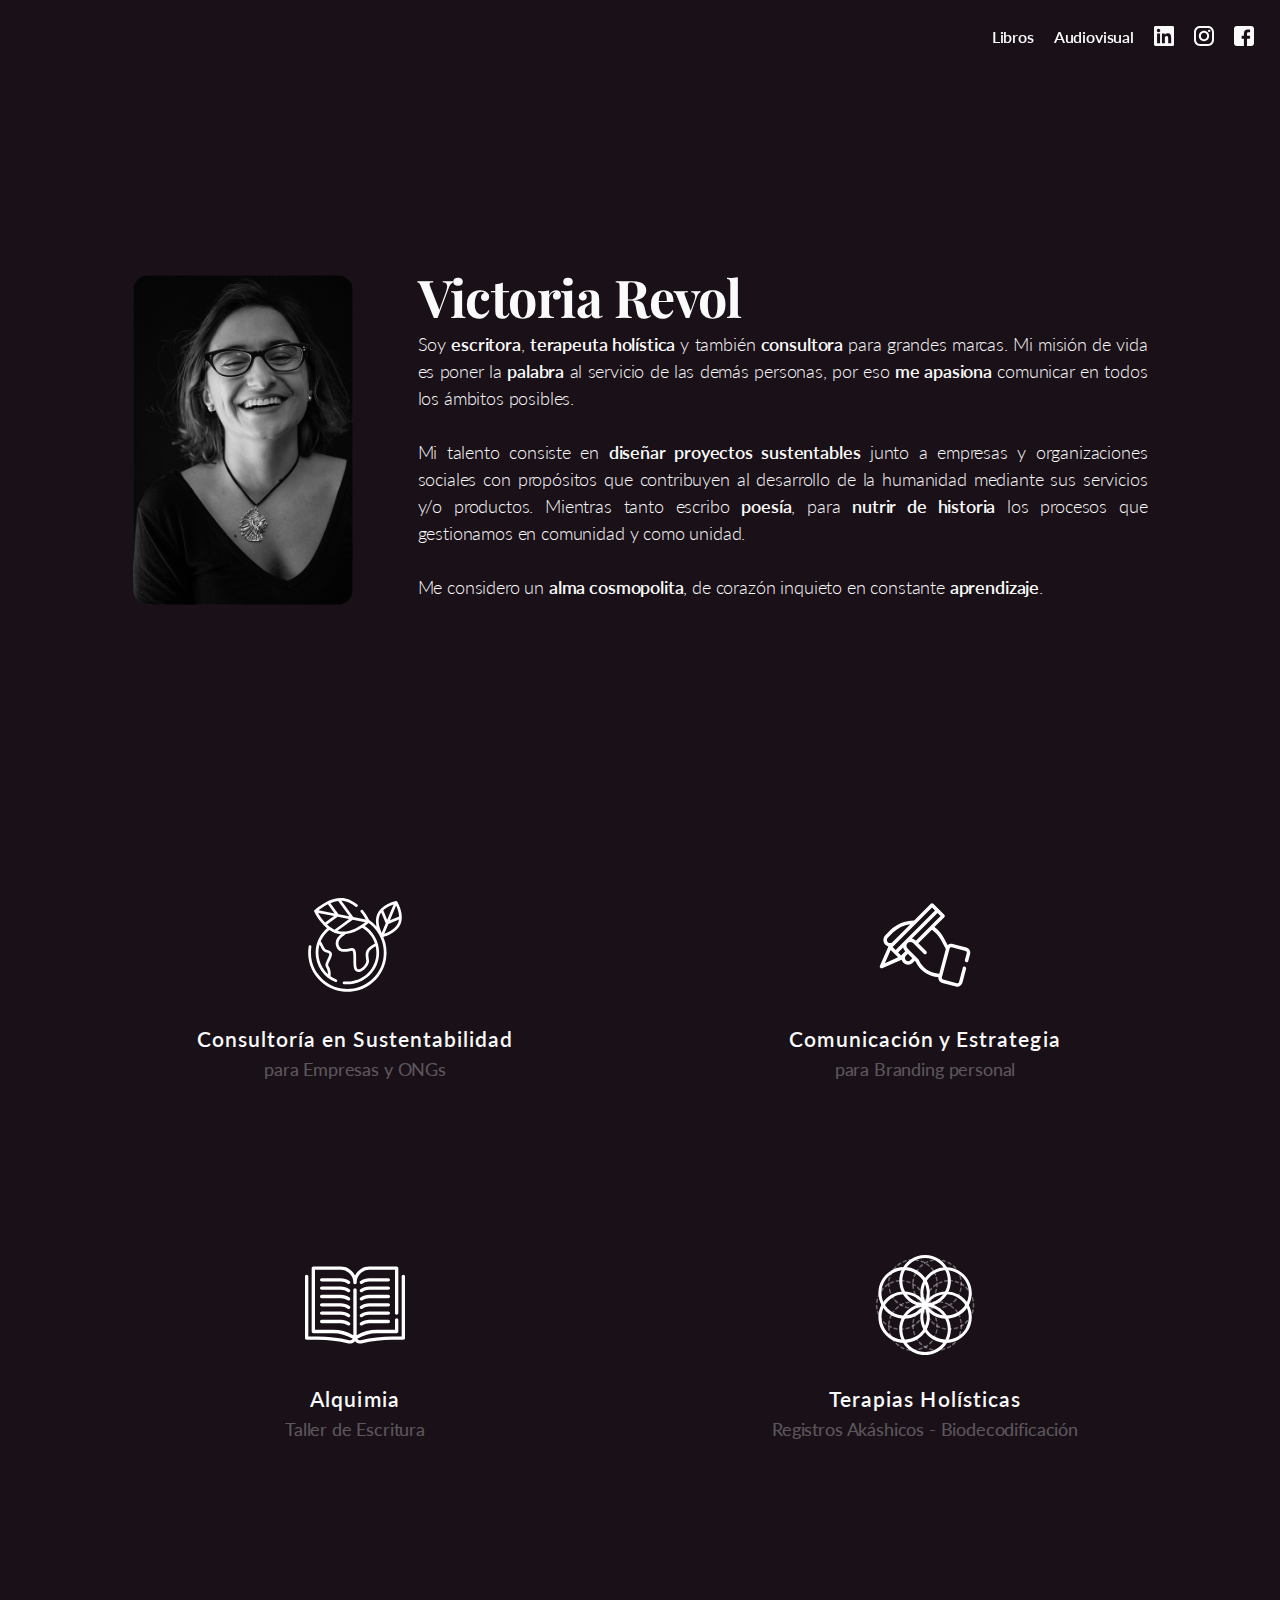
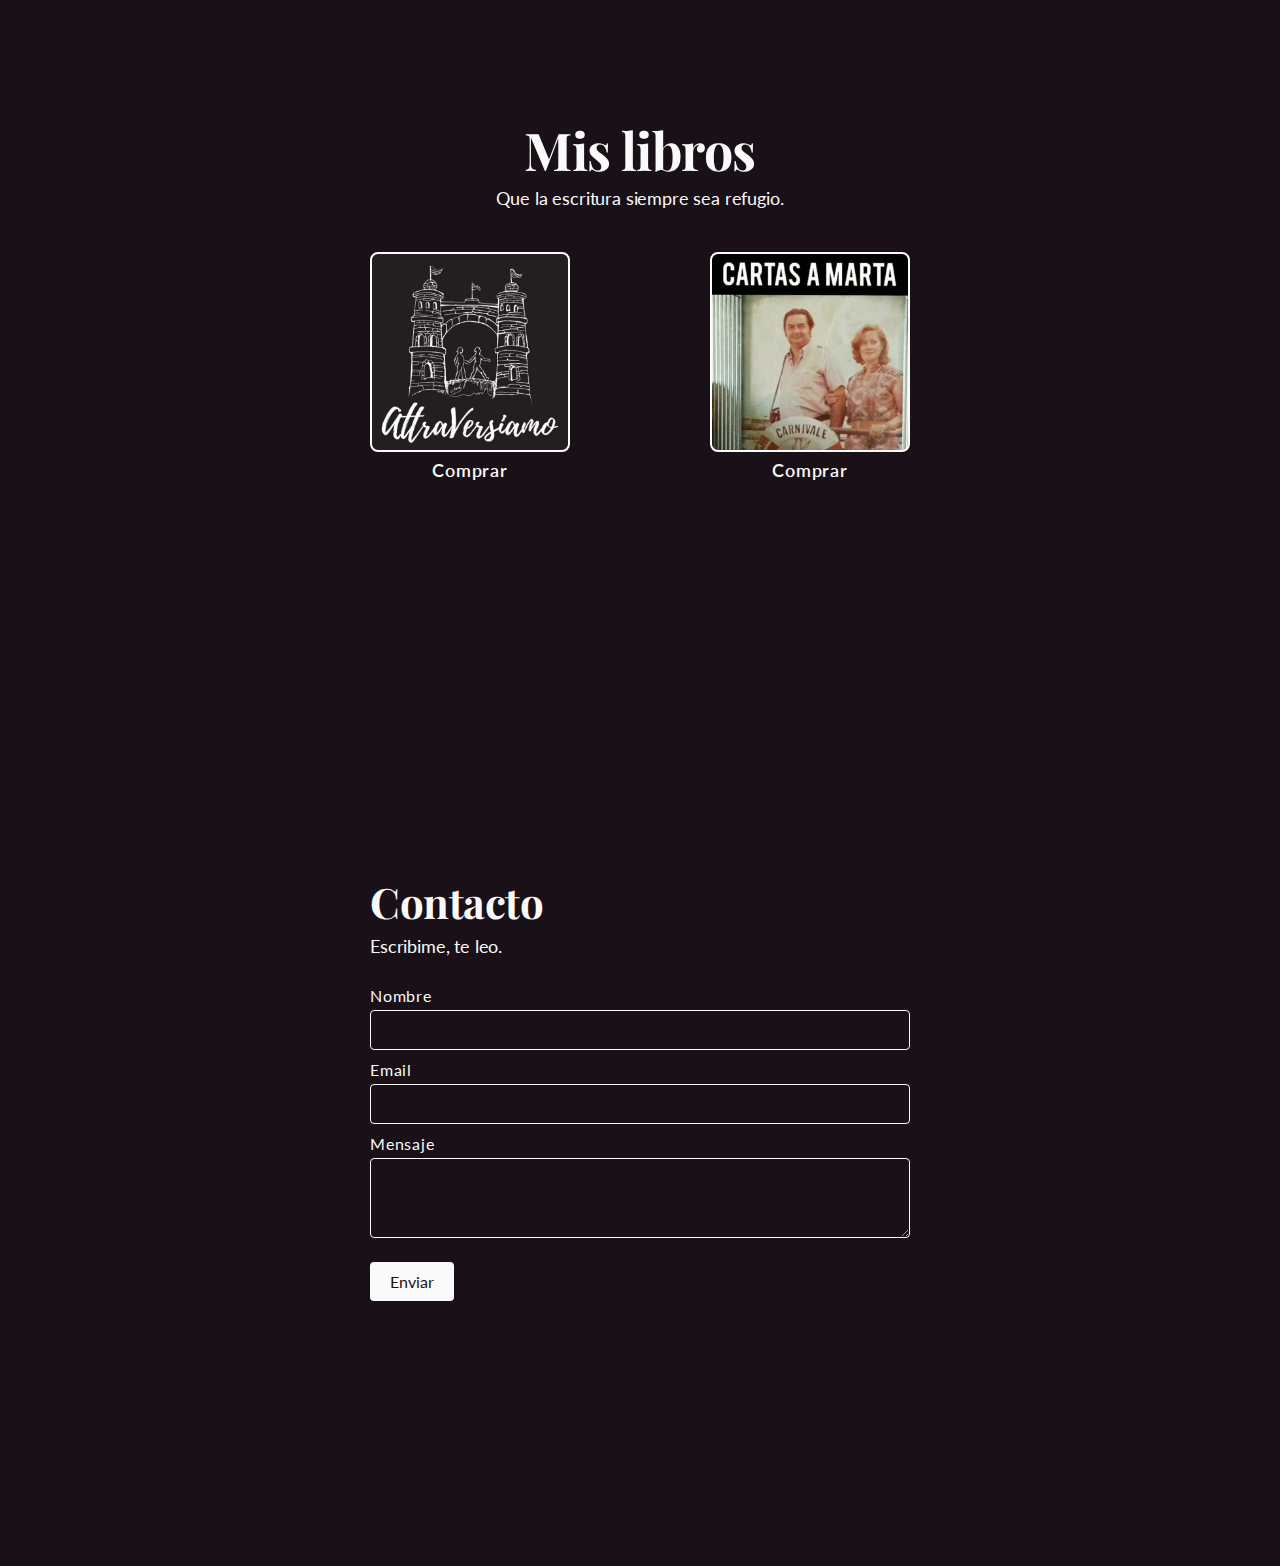
==== commit 1933edb3: "launch cartas a marta" ====
--- a/index.html
+++ b/index.html
@@ -143,7 +143,7 @@
 
                     <div class="buttonWrapper">
                         <a href="https://mpago.la/1sSSeU5" class="book attraversiamo" target="_blank"></a>
-                        <a href="mailto:victoriarevol1@gmail.com" class="book cartas" target="_blank"></a> 
+                        <a href="https://ninapezediciones.com.ar/poesia-juvenil-adultos/cartas-a-marta-victoria-revol" class="book cartas" target="_blank"></a> 
                     </div>
                 </div>
             </div>
--- a/css/style.css
+++ b/css/style.css
@@ -169,38 +169,42 @@
 
 /* line 195, /Users/juanmanuelynz/Creative Cloud Files/VictoriaRevol/victoriarevol.github.io/css/style.scss */
 .profile {
-  width: 180px;
+  width: 220px;
   margin-bottom: 16px;
   border-radius: 16px; }
+  @media screen and (max-width: 768px) {
+    /* line 195, /Users/juanmanuelynz/Creative Cloud Files/VictoriaRevol/victoriarevol.github.io/css/style.scss */
+    .profile {
+      width: 180px; } }
 
 /*NAV*/
-/* line 202, /Users/juanmanuelynz/Creative Cloud Files/VictoriaRevol/victoriarevol.github.io/css/style.scss */
+/* line 206, /Users/juanmanuelynz/Creative Cloud Files/VictoriaRevol/victoriarevol.github.io/css/style.scss */
 .navbar {
   justify-content: flex-end;
   padding: 16px; }
   @media screen and (max-width: 990px) {
-    /* line 202, /Users/juanmanuelynz/Creative Cloud Files/VictoriaRevol/victoriarevol.github.io/css/style.scss */
+    /* line 206, /Users/juanmanuelynz/Creative Cloud Files/VictoriaRevol/victoriarevol.github.io/css/style.scss */
     .navbar {
       padding: 16px; } }
 
-/* line 214, /Users/juanmanuelynz/Creative Cloud Files/VictoriaRevol/victoriarevol.github.io/css/style.scss */
+/* line 218, /Users/juanmanuelynz/Creative Cloud Files/VictoriaRevol/victoriarevol.github.io/css/style.scss */
 .navbar .navbar-toggler {
   color: #FAFAFA;
   border: none; }
   @media screen and (max-width: 990px) {
-    /* line 214, /Users/juanmanuelynz/Creative Cloud Files/VictoriaRevol/victoriarevol.github.io/css/style.scss */
+    /* line 218, /Users/juanmanuelynz/Creative Cloud Files/VictoriaRevol/victoriarevol.github.io/css/style.scss */
     .navbar .navbar-toggler {
       background-color: transparent; } }
 
-/* line 225, /Users/juanmanuelynz/Creative Cloud Files/VictoriaRevol/victoriarevol.github.io/css/style.scss */
+/* line 229, /Users/juanmanuelynz/Creative Cloud Files/VictoriaRevol/victoriarevol.github.io/css/style.scss */
 .navbar .navbar-nav .nav-link {
   font-weight: 400; }
 
-/* line 230, /Users/juanmanuelynz/Creative Cloud Files/VictoriaRevol/victoriarevol.github.io/css/style.scss */
+/* line 234, /Users/juanmanuelynz/Creative Cloud Files/VictoriaRevol/victoriarevol.github.io/css/style.scss */
 .navbar .navbar-nav .active > .nav-link, .navbar .navbar-nav .nav-link.active, .navbar .navbar-nav .nav-link.show, .navbar .navbar-nav .show > .nav-link {
   font-weight: 700; }
 
-/* line 235, /Users/juanmanuelynz/Creative Cloud Files/VictoriaRevol/victoriarevol.github.io/css/style.scss */
+/* line 239, /Users/juanmanuelynz/Creative Cloud Files/VictoriaRevol/victoriarevol.github.io/css/style.scss */
 .navbar .navbar-nav .nav-link:hover {
   color: #8D2A48;
   -webkit-transition: all 250ms ease-out;
@@ -208,7 +212,7 @@
   -o-transition: all 250ms ease-out;
   transition: all 250ms ease-out; }
 
-/* line 244, /Users/juanmanuelynz/Creative Cloud Files/VictoriaRevol/victoriarevol.github.io/css/style.scss */
+/* line 248, /Users/juanmanuelynz/Creative Cloud Files/VictoriaRevol/victoriarevol.github.io/css/style.scss */
 .nav-link:focus {
   border-radius: 4px;
   box-shadow: rgba(89, 34, 51, 0.3) 0px 0px 0px 4px;
@@ -218,27 +222,27 @@
   -o-transition: all 300ms ease-out;
   transition: all 300ms ease-out; }
 
-/* line 257, /Users/juanmanuelynz/Creative Cloud Files/VictoriaRevol/victoriarevol.github.io/css/style.scss */
+/* line 261, /Users/juanmanuelynz/Creative Cloud Files/VictoriaRevol/victoriarevol.github.io/css/style.scss */
 .navbar-collapse {
   justify-content: flex-end; }
-  /* line 260, /Users/juanmanuelynz/Creative Cloud Files/VictoriaRevol/victoriarevol.github.io/css/style.scss */
+  /* line 264, /Users/juanmanuelynz/Creative Cloud Files/VictoriaRevol/victoriarevol.github.io/css/style.scss */
   .navbar-collapse .navbar-nav {
     display: flex;
     align-items: center; }
-    /* line 264, /Users/juanmanuelynz/Creative Cloud Files/VictoriaRevol/victoriarevol.github.io/css/style.scss */
+    /* line 268, /Users/juanmanuelynz/Creative Cloud Files/VictoriaRevol/victoriarevol.github.io/css/style.scss */
     .navbar-collapse .navbar-nav li {
       padding: 0 10px;
       margin-bottom: 0; }
-      /* line 268, /Users/juanmanuelynz/Creative Cloud Files/VictoriaRevol/victoriarevol.github.io/css/style.scss */
+      /* line 272, /Users/juanmanuelynz/Creative Cloud Files/VictoriaRevol/victoriarevol.github.io/css/style.scss */
       .navbar-collapse .navbar-nav li a {
         font-size: 16px; }
-      /* line 272, /Users/juanmanuelynz/Creative Cloud Files/VictoriaRevol/victoriarevol.github.io/css/style.scss */
+      /* line 276, /Users/juanmanuelynz/Creative Cloud Files/VictoriaRevol/victoriarevol.github.io/css/style.scss */
       .navbar-collapse .navbar-nav li.social {
         height: 40px;
         display: flex;
         align-items: center; }
   @media screen and (max-width: 990px) {
-    /* line 257, /Users/juanmanuelynz/Creative Cloud Files/VictoriaRevol/victoriarevol.github.io/css/style.scss */
+    /* line 261, /Users/juanmanuelynz/Creative Cloud Files/VictoriaRevol/victoriarevol.github.io/css/style.scss */
     .navbar-collapse {
       text-align: right;
       background: #8D2A48;
@@ -248,22 +252,22 @@
       position: absolute;
       top: 64px;
       right: 0; }
-      /* line 291, /Users/juanmanuelynz/Creative Cloud Files/VictoriaRevol/victoriarevol.github.io/css/style.scss */
+      /* line 295, /Users/juanmanuelynz/Creative Cloud Files/VictoriaRevol/victoriarevol.github.io/css/style.scss */
       .navbar-collapse .navbar-nav li {
         padding: 5% 0; }
-        /* line 294, /Users/juanmanuelynz/Creative Cloud Files/VictoriaRevol/victoriarevol.github.io/css/style.scss */
+        /* line 298, /Users/juanmanuelynz/Creative Cloud Files/VictoriaRevol/victoriarevol.github.io/css/style.scss */
         .navbar-collapse .navbar-nav li a {
           color: #FAFAFA !important;
           font-size: 18px; }
-        /* line 299, /Users/juanmanuelynz/Creative Cloud Files/VictoriaRevol/victoriarevol.github.io/css/style.scss */
+        /* line 303, /Users/juanmanuelynz/Creative Cloud Files/VictoriaRevol/victoriarevol.github.io/css/style.scss */
         .navbar-collapse .navbar-nav li.social {
           height: 60px; } }
 
 /*SOCIAL*/
-/* line 309, /Users/juanmanuelynz/Creative Cloud Files/VictoriaRevol/victoriarevol.github.io/css/style.scss */
+/* line 313, /Users/juanmanuelynz/Creative Cloud Files/VictoriaRevol/victoriarevol.github.io/css/style.scss */
 .social a {
   height: 20px; }
-  /* line 312, /Users/juanmanuelynz/Creative Cloud Files/VictoriaRevol/victoriarevol.github.io/css/style.scss */
+  /* line 316, /Users/juanmanuelynz/Creative Cloud Files/VictoriaRevol/victoriarevol.github.io/css/style.scss */
   .social a:focus {
     border-radius: 4px;
     box-shadow: rgba(89, 34, 51, 0.3) 0px 0px 0px 4px;
@@ -272,15 +276,15 @@
     -moz-transition: all 300ms ease-out;
     -o-transition: all 300ms ease-out;
     transition: all 300ms ease-out; }
-  /* line 324, /Users/juanmanuelynz/Creative Cloud Files/VictoriaRevol/victoriarevol.github.io/css/style.scss */
+  /* line 328, /Users/juanmanuelynz/Creative Cloud Files/VictoriaRevol/victoriarevol.github.io/css/style.scss */
   .social a.insta:focus {
     border-radius: 6px; }
 
-/* line 330, /Users/juanmanuelynz/Creative Cloud Files/VictoriaRevol/victoriarevol.github.io/css/style.scss */
+/* line 334, /Users/juanmanuelynz/Creative Cloud Files/VictoriaRevol/victoriarevol.github.io/css/style.scss */
 .social .icon {
   width: 20px;
   height: auto; }
-  /* line 334, /Users/juanmanuelynz/Creative Cloud Files/VictoriaRevol/victoriarevol.github.io/css/style.scss */
+  /* line 338, /Users/juanmanuelynz/Creative Cloud Files/VictoriaRevol/victoriarevol.github.io/css/style.scss */
   .social .icon:hover {
     fill: #8D2A48;
     -webkit-transition: all 250ms ease-out;
@@ -288,19 +292,19 @@
     -o-transition: all 250ms ease-out;
     transition: all 250ms ease-out; }
 
-/* line 357, /Users/juanmanuelynz/Creative Cloud Files/VictoriaRevol/victoriarevol.github.io/css/style.scss */
+/* line 361, /Users/juanmanuelynz/Creative Cloud Files/VictoriaRevol/victoriarevol.github.io/css/style.scss */
 a.icon-link {
   display: contents; }
 
 /*FORM*/
-/* line 363, /Users/juanmanuelynz/Creative Cloud Files/VictoriaRevol/victoriarevol.github.io/css/style.scss */
+/* line 367, /Users/juanmanuelynz/Creative Cloud Files/VictoriaRevol/victoriarevol.github.io/css/style.scss */
 form label {
   display: flex;
   flex-direction: column;
   width: 100%;
   color: #FAFAFA;
   letter-spacing: .05em; }
-  /* line 370, /Users/juanmanuelynz/Creative Cloud Files/VictoriaRevol/victoriarevol.github.io/css/style.scss */
+  /* line 374, /Users/juanmanuelynz/Creative Cloud Files/VictoriaRevol/victoriarevol.github.io/css/style.scss */
   form label input, form label textarea {
     background: none;
     color: #FAFAFA;
@@ -309,7 +313,7 @@
     height: 40px;
     margin-top: 3px;
     padding: 1px 8px; }
-    /* line 379, /Users/juanmanuelynz/Creative Cloud Files/VictoriaRevol/victoriarevol.github.io/css/style.scss */
+    /* line 383, /Users/juanmanuelynz/Creative Cloud Files/VictoriaRevol/victoriarevol.github.io/css/style.scss */
     form label input:focus, form label input:active, form label textarea:focus, form label textarea:active {
       border: 1px solid #8D2A48;
       box-shadow: rgba(89, 34, 51, 0.3) 0px 0px 0px 4px;
@@ -318,89 +322,89 @@
       -moz-transition: all 300ms ease-out;
       -o-transition: all 300ms ease-out;
       transition: all 300ms ease-out; }
-  /* line 390, /Users/juanmanuelynz/Creative Cloud Files/VictoriaRevol/victoriarevol.github.io/css/style.scss */
+  /* line 394, /Users/juanmanuelynz/Creative Cloud Files/VictoriaRevol/victoriarevol.github.io/css/style.scss */
   form label textarea {
     height: 80px; }
 
-/* line 395, /Users/juanmanuelynz/Creative Cloud Files/VictoriaRevol/victoriarevol.github.io/css/style.scss */
+/* line 399, /Users/juanmanuelynz/Creative Cloud Files/VictoriaRevol/victoriarevol.github.io/css/style.scss */
 form button {
   margin: 16px 0 16px; }
 
 /* BODY - Background */
-/* line 401, /Users/juanmanuelynz/Creative Cloud Files/VictoriaRevol/victoriarevol.github.io/css/style.scss */
+/* line 405, /Users/juanmanuelynz/Creative Cloud Files/VictoriaRevol/victoriarevol.github.io/css/style.scss */
 .container {
   padding-top: 70px; }
-  /* line 404, /Users/juanmanuelynz/Creative Cloud Files/VictoriaRevol/victoriarevol.github.io/css/style.scss */
+  /* line 408, /Users/juanmanuelynz/Creative Cloud Files/VictoriaRevol/victoriarevol.github.io/css/style.scss */
   .container .row {
     min-height: 80vh;
     display: flex;
     align-items: center; }
     @media screen and (max-width: 768px) {
-      /* line 404, /Users/juanmanuelynz/Creative Cloud Files/VictoriaRevol/victoriarevol.github.io/css/style.scss */
+      /* line 408, /Users/juanmanuelynz/Creative Cloud Files/VictoriaRevol/victoriarevol.github.io/css/style.scss */
       .container .row {
         min-height: 70vh; } }
-    /* line 417, /Users/juanmanuelynz/Creative Cloud Files/VictoriaRevol/victoriarevol.github.io/css/style.scss */
+    /* line 421, /Users/juanmanuelynz/Creative Cloud Files/VictoriaRevol/victoriarevol.github.io/css/style.scss */
     .container .row#contact {
       height: 100vh; }
       @media screen and (max-width: 768px) {
-        /* line 417, /Users/juanmanuelynz/Creative Cloud Files/VictoriaRevol/victoriarevol.github.io/css/style.scss */
+        /* line 421, /Users/juanmanuelynz/Creative Cloud Files/VictoriaRevol/victoriarevol.github.io/css/style.scss */
         .container .row#contact {
           height: auto;
           margin-bottom: 5vh; } }
-    /* line 426, /Users/juanmanuelynz/Creative Cloud Files/VictoriaRevol/victoriarevol.github.io/css/style.scss */
+    /* line 430, /Users/juanmanuelynz/Creative Cloud Files/VictoriaRevol/victoriarevol.github.io/css/style.scss */
     .container .row.triggers {
       min-height: 40vh; }
       @media screen and (max-width: 768px) {
-        /* line 426, /Users/juanmanuelynz/Creative Cloud Files/VictoriaRevol/victoriarevol.github.io/css/style.scss */
+        /* line 430, /Users/juanmanuelynz/Creative Cloud Files/VictoriaRevol/victoriarevol.github.io/css/style.scss */
         .container .row.triggers {
           min-height: 70vh; } }
-      /* line 433, /Users/juanmanuelynz/Creative Cloud Files/VictoriaRevol/victoriarevol.github.io/css/style.scss */
+      /* line 437, /Users/juanmanuelynz/Creative Cloud Files/VictoriaRevol/victoriarevol.github.io/css/style.scss */
       .container .row.triggers .trigger-item {
         display: flex;
         flex-direction: column;
         align-items: center; }
-        /* line 438, /Users/juanmanuelynz/Creative Cloud Files/VictoriaRevol/victoriarevol.github.io/css/style.scss */
+        /* line 442, /Users/juanmanuelynz/Creative Cloud Files/VictoriaRevol/victoriarevol.github.io/css/style.scss */
         .container .row.triggers .trigger-item img {
           width: 100px;
           height: auto;
           margin-bottom: 32px; }
-        /* line 444, /Users/juanmanuelynz/Creative Cloud Files/VictoriaRevol/victoriarevol.github.io/css/style.scss */
+        /* line 448, /Users/juanmanuelynz/Creative Cloud Files/VictoriaRevol/victoriarevol.github.io/css/style.scss */
         .container .row.triggers .trigger-item a {
           letter-spacing: .05em;
           font-size: 21px; }
           @media screen and (max-width: 768px) {
-            /* line 444, /Users/juanmanuelynz/Creative Cloud Files/VictoriaRevol/victoriarevol.github.io/css/style.scss */
+            /* line 448, /Users/juanmanuelynz/Creative Cloud Files/VictoriaRevol/victoriarevol.github.io/css/style.scss */
             .container .row.triggers .trigger-item a {
               text-align: center; } }
-        /* line 453, /Users/juanmanuelynz/Creative Cloud Files/VictoriaRevol/victoriarevol.github.io/css/style.scss */
+        /* line 457, /Users/juanmanuelynz/Creative Cloud Files/VictoriaRevol/victoriarevol.github.io/css/style.scss */
         .container .row.triggers .trigger-item .brief {
           color: #FAFAFA;
           font-size: 18px;
           margin-top: 8px;
           opacity: .3; }
-    /* line 463, /Users/juanmanuelynz/Creative Cloud Files/VictoriaRevol/victoriarevol.github.io/css/style.scss */
+    /* line 467, /Users/juanmanuelynz/Creative Cloud Files/VictoriaRevol/victoriarevol.github.io/css/style.scss */
     .container .row#libros h1, .container .row#libros p {
       text-align: center; }
-  /* line 470, /Users/juanmanuelynz/Creative Cloud Files/VictoriaRevol/victoriarevol.github.io/css/style.scss */
+  /* line 474, /Users/juanmanuelynz/Creative Cloud Files/VictoriaRevol/victoriarevol.github.io/css/style.scss */
   .container.video .row {
     margin-bottom: 10vh;
     height: auto; }
-    /* line 474, /Users/juanmanuelynz/Creative Cloud Files/VictoriaRevol/victoriarevol.github.io/css/style.scss */
+    /* line 478, /Users/juanmanuelynz/Creative Cloud Files/VictoriaRevol/victoriarevol.github.io/css/style.scss */
     .container.video .row iframe {
       width: 100%;
       height: 360px; }
 
 @media screen and (max-width: 768px) {
-  /* line 482, /Users/juanmanuelynz/Creative Cloud Files/VictoriaRevol/victoriarevol.github.io/css/style.scss */
+  /* line 486, /Users/juanmanuelynz/Creative Cloud Files/VictoriaRevol/victoriarevol.github.io/css/style.scss */
   .section {
     margin: 30% 0; } }
 
-/* line 488, /Users/juanmanuelynz/Creative Cloud Files/VictoriaRevol/victoriarevol.github.io/css/style.scss */
+/* line 492, /Users/juanmanuelynz/Creative Cloud Files/VictoriaRevol/victoriarevol.github.io/css/style.scss */
 .buttonWrapper {
   margin-top: 40px;
   display: flex;
   justify-content: space-between; }
-  /* line 493, /Users/juanmanuelynz/Creative Cloud Files/VictoriaRevol/victoriarevol.github.io/css/style.scss */
+  /* line 497, /Users/juanmanuelynz/Creative Cloud Files/VictoriaRevol/victoriarevol.github.io/css/style.scss */
   .buttonWrapper .book {
     width: 200px !important;
     height: 200px;
@@ -409,7 +413,7 @@
     position: relative;
     border: 2px solid #FAFAFA;
     border-radius: 8px; }
-    /* line 502, /Users/juanmanuelynz/Creative Cloud Files/VictoriaRevol/victoriarevol.github.io/css/style.scss */
+    /* line 506, /Users/juanmanuelynz/Creative Cloud Files/VictoriaRevol/victoriarevol.github.io/css/style.scss */
     .buttonWrapper .book:after {
       position: absolute;
       bottom: -32px;
@@ -417,19 +421,19 @@
       text-align: center;
       font-size: 18px;
       letter-spacing: .05em; }
-    /* line 511, /Users/juanmanuelynz/Creative Cloud Files/VictoriaRevol/victoriarevol.github.io/css/style.scss */
+    /* line 515, /Users/juanmanuelynz/Creative Cloud Files/VictoriaRevol/victoriarevol.github.io/css/style.scss */
     .buttonWrapper .book.attraversiamo {
       background-image: url("/assets/Attraversiamo.jpg"); }
-      /* line 514, /Users/juanmanuelynz/Creative Cloud Files/VictoriaRevol/victoriarevol.github.io/css/style.scss */
+      /* line 518, /Users/juanmanuelynz/Creative Cloud Files/VictoriaRevol/victoriarevol.github.io/css/style.scss */
       .buttonWrapper .book.attraversiamo:after {
         content: 'Comprar'; }
-    /* line 519, /Users/juanmanuelynz/Creative Cloud Files/VictoriaRevol/victoriarevol.github.io/css/style.scss */
+    /* line 523, /Users/juanmanuelynz/Creative Cloud Files/VictoriaRevol/victoriarevol.github.io/css/style.scss */
     .buttonWrapper .book.cartas {
       background-image: url("/assets/CartasAMarta.jpg"); }
-      /* line 522, /Users/juanmanuelynz/Creative Cloud Files/VictoriaRevol/victoriarevol.github.io/css/style.scss */
+      /* line 526, /Users/juanmanuelynz/Creative Cloud Files/VictoriaRevol/victoriarevol.github.io/css/style.scss */
       .buttonWrapper .book.cartas:after {
-        content: 'Preventa'; }
-    /* line 527, /Users/juanmanuelynz/Creative Cloud Files/VictoriaRevol/victoriarevol.github.io/css/style.scss */
+        content: 'Comprar'; }
+    /* line 531, /Users/juanmanuelynz/Creative Cloud Files/VictoriaRevol/victoriarevol.github.io/css/style.scss */
     .buttonWrapper .book:hover {
       box-shadow: rgba(146, 27, 64, 0.6) 0px 0px 0px 4px;
       outline: 0px;
@@ -438,15 +442,15 @@
       -o-transition: all 300ms ease-out;
       transition: all 300ms ease-out; }
   @media screen and (max-width: 768px) {
-    /* line 488, /Users/juanmanuelynz/Creative Cloud Files/VictoriaRevol/victoriarevol.github.io/css/style.scss */
+    /* line 492, /Users/juanmanuelynz/Creative Cloud Files/VictoriaRevol/victoriarevol.github.io/css/style.scss */
     .buttonWrapper {
       flex-direction: column;
       align-items: center; }
-      /* line 543, /Users/juanmanuelynz/Creative Cloud Files/VictoriaRevol/victoriarevol.github.io/css/style.scss */
+      /* line 547, /Users/juanmanuelynz/Creative Cloud Files/VictoriaRevol/victoriarevol.github.io/css/style.scss */
       .buttonWrapper .book {
         margin: 0 0 80px; } }
 
-/* line 549, /Users/juanmanuelynz/Creative Cloud Files/VictoriaRevol/victoriarevol.github.io/css/style.scss */
+/* line 553, /Users/juanmanuelynz/Creative Cloud Files/VictoriaRevol/victoriarevol.github.io/css/style.scss */
 #grain {
   z-index: -2;
   content: "";
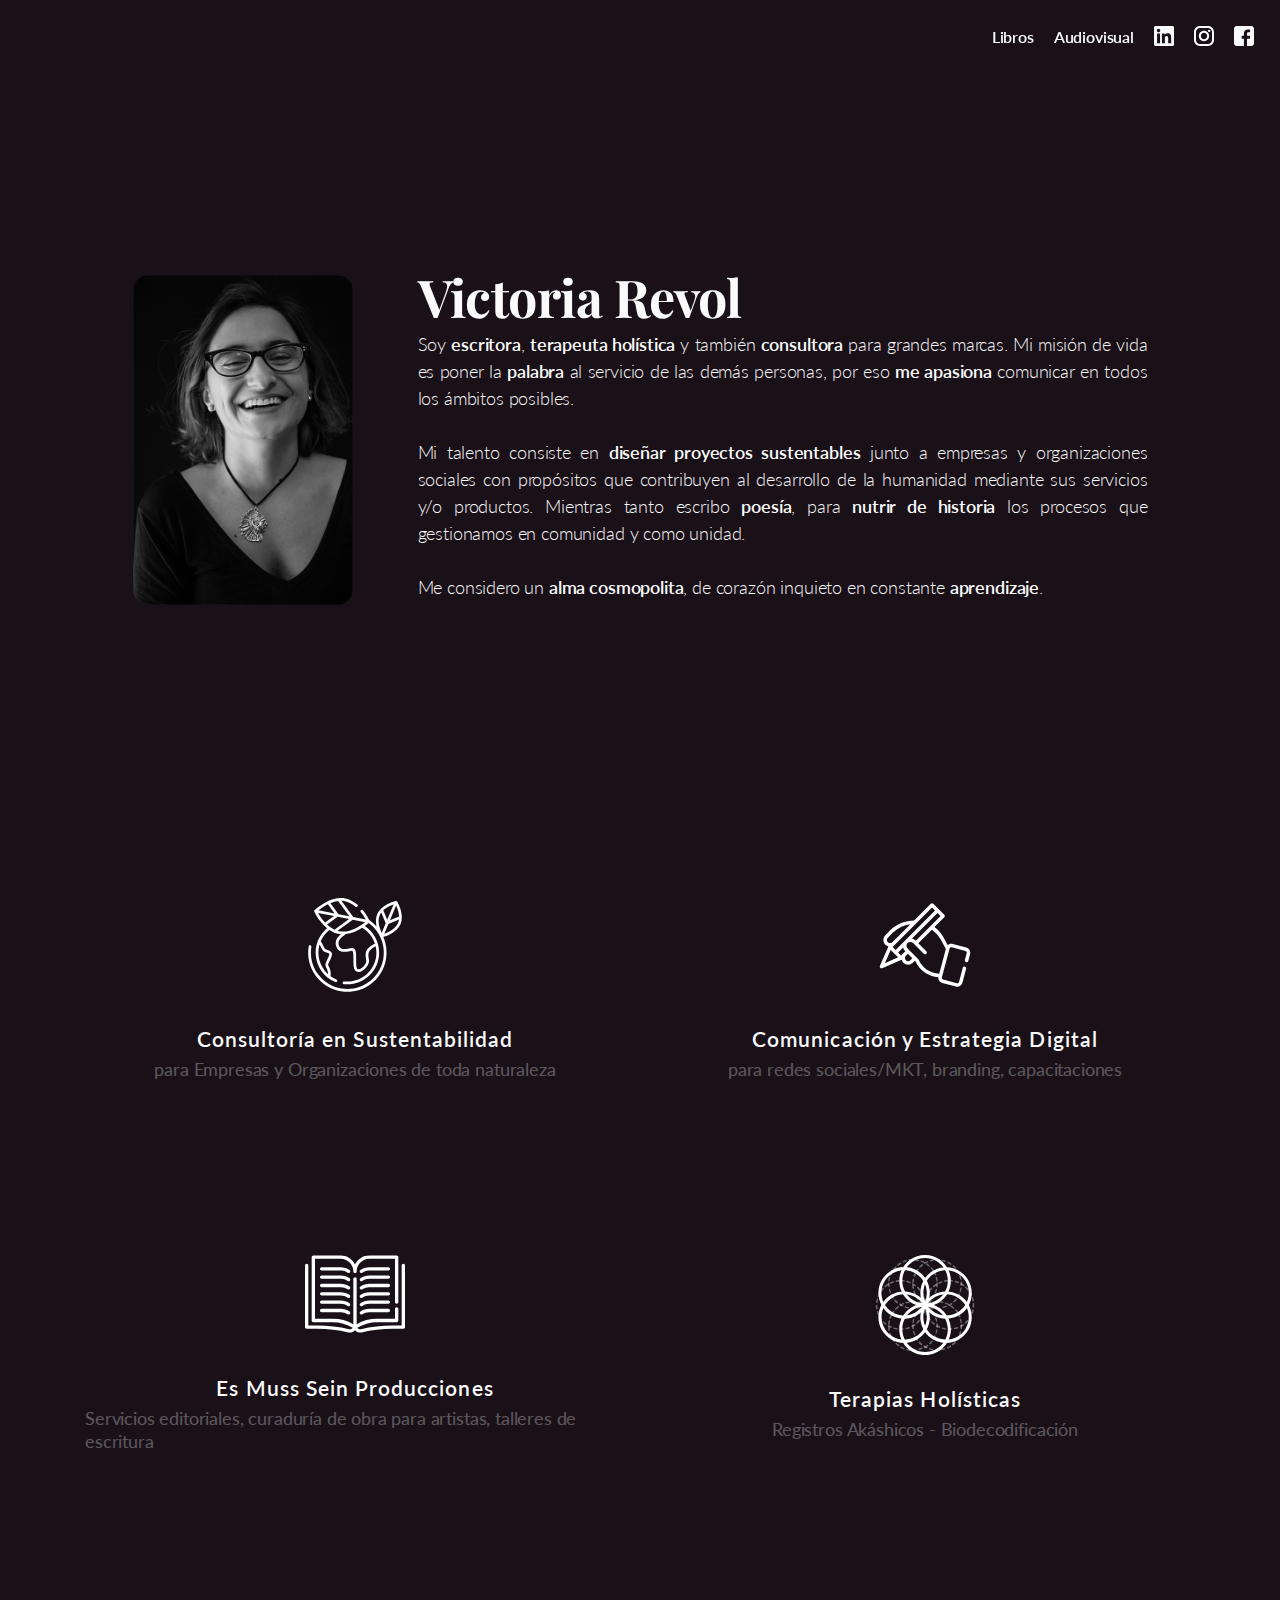
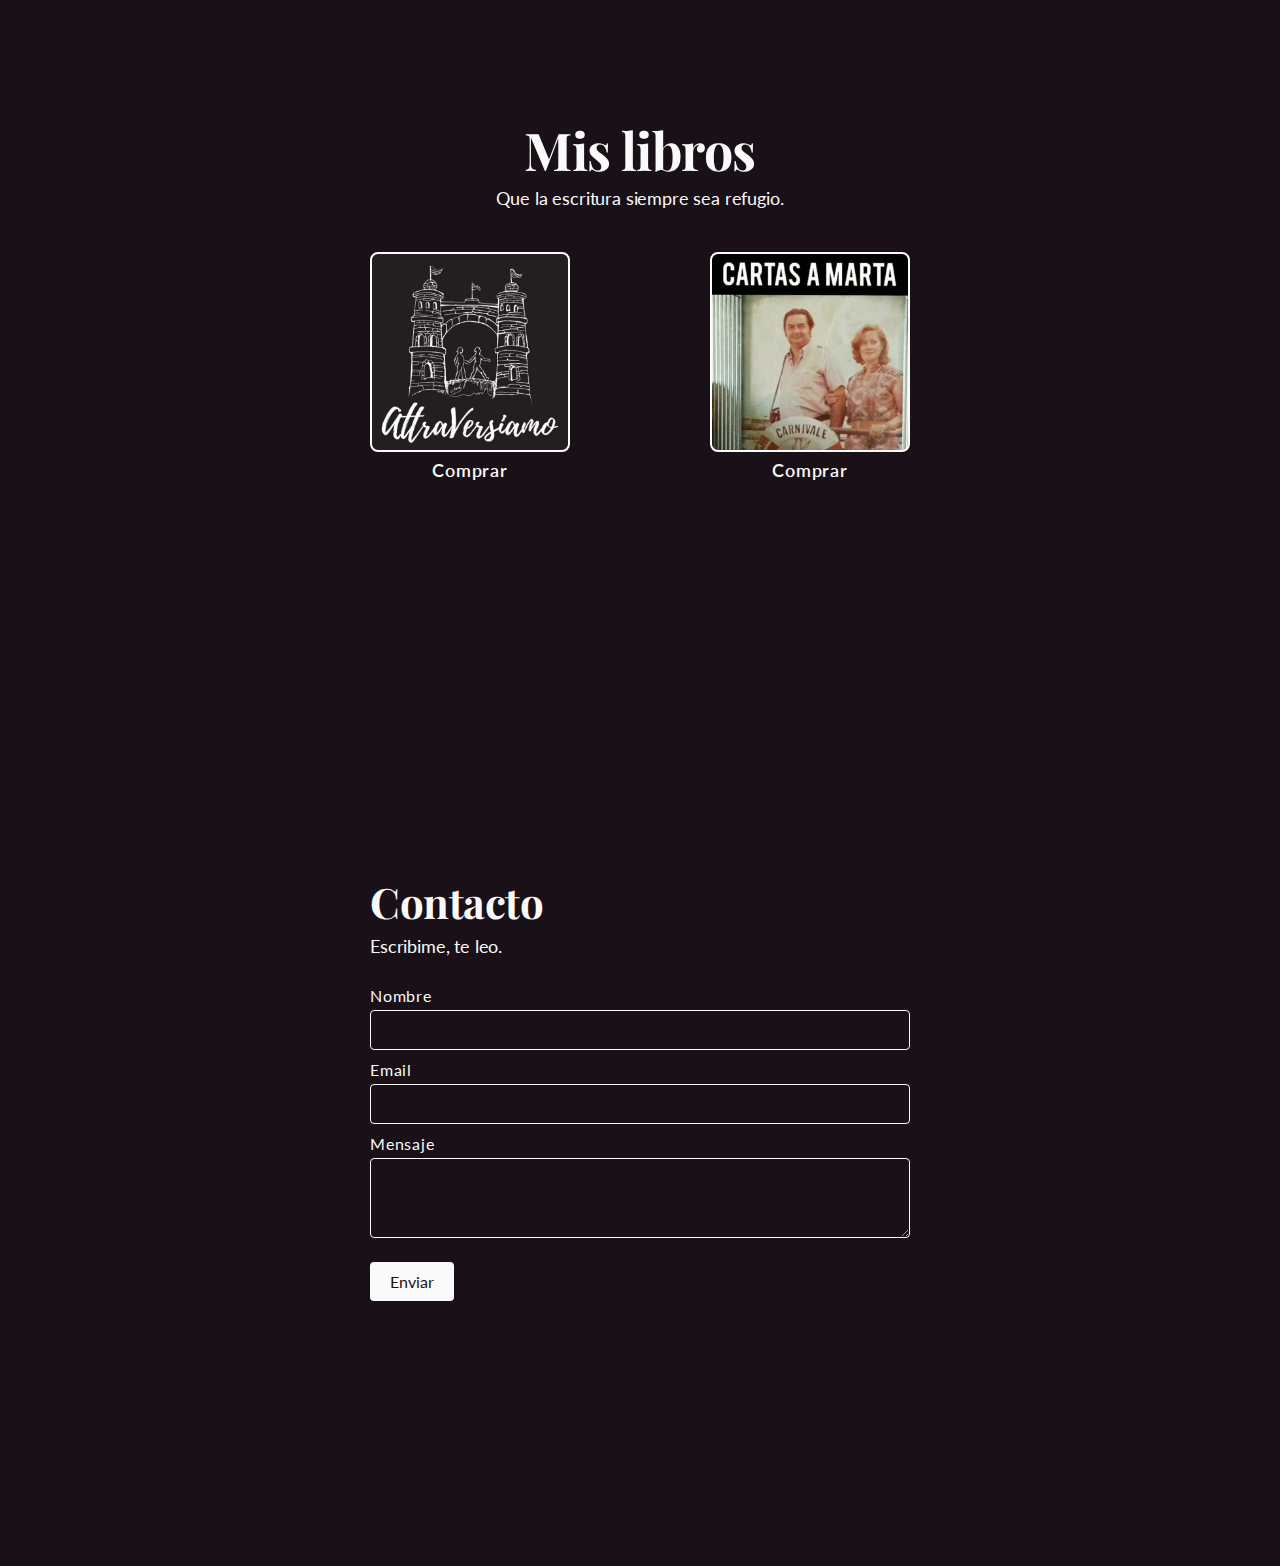
==== commit 3a6b181d: "update texts" ====
--- a/index.html
+++ b/index.html
@@ -98,33 +98,33 @@
             <div class="row justify-content-md-center triggers">
                 <div class="col-lg-6 col-sm-12 trigger-item">
                     <img src="assets/Sustentabilidad.svg"/>
-                    <a href="https://wa.link/f8rgqh" class="link" target="_blank">
+                    <a href="https://wa.link/6bky7y" class="link" target="_blank">
                         Consultoría en Sustentabilidad
                         <span class="underline"></span>
                     </a> 
-                    <span class="brief">para Empresas y ONGs</span>
+                    <span class="brief">para Empresas y Organizaciones de toda naturaleza</span>
                 </div>
                 <div class="col-lg-6 col-sm-12 trigger-item">
                     <img src="assets/Escritura.svg"/>
-                    <a href="https://wa.link/qih6fu" class="link" target="_blank">
-                        Comunicación y Estrategia
+                    <a href="https://wa.link/6bky7y" class="link" target="_blank">
+                        Comunicación y Estrategia Digital
                         <span class="underline"></span>
                     </a>
-                    <span class="brief">para Branding personal</span>
+                    <span class="brief">para redes sociales/MKT, branding, capacitaciones</span>
                 </div>
             </div>
             <div class="row justify-content-md-center triggers">
                 <div class="col-lg-6 col-sm-12 trigger-item">
                     <img src="assets/Taller.svg"/>
-                    <a href="https://wa.link/qih6fu" class="link" target="_blank">
-                        Alquimia
+                    <a href="https://wa.link/6bky7y" class="link" target="_blank">
+                        Es Muss Sein Producciones
                         <span class="underline"></span>
                     </a>
-                    <span class="brief">Taller de Escritura</span>
+                    <span class="brief">Servicios editoriales, curaduría de obra para artistas, talleres de escritura</span>
                 </div>
                 <div class="col-lg-6 col-sm-12 trigger-item">
                     <img src="assets/Registros.svg"/>
-                    <a href="https://wa.link/sd6wty" class="link" target="_blank">
+                    <a href="https://wa.link/6bky7y" class="link" target="_blank">
                         Terapias Holísticas
                         <span class="underline"></span>
                     </a>
@@ -143,7 +143,7 @@
 
                     <div class="buttonWrapper">
                         <a href="https://mpago.la/1sSSeU5" class="book attraversiamo" target="_blank"></a>
-                        <a href="https://ninapezediciones.com.ar/poesia-juvenil-adultos/cartas-a-marta-victoria-revol" class="book cartas" target="_blank"></a> 
+                        <a href="https://wa.link/6bky7y" class="book cartas" target="_blank"></a> 
                     </div>
                 </div>
             </div>
